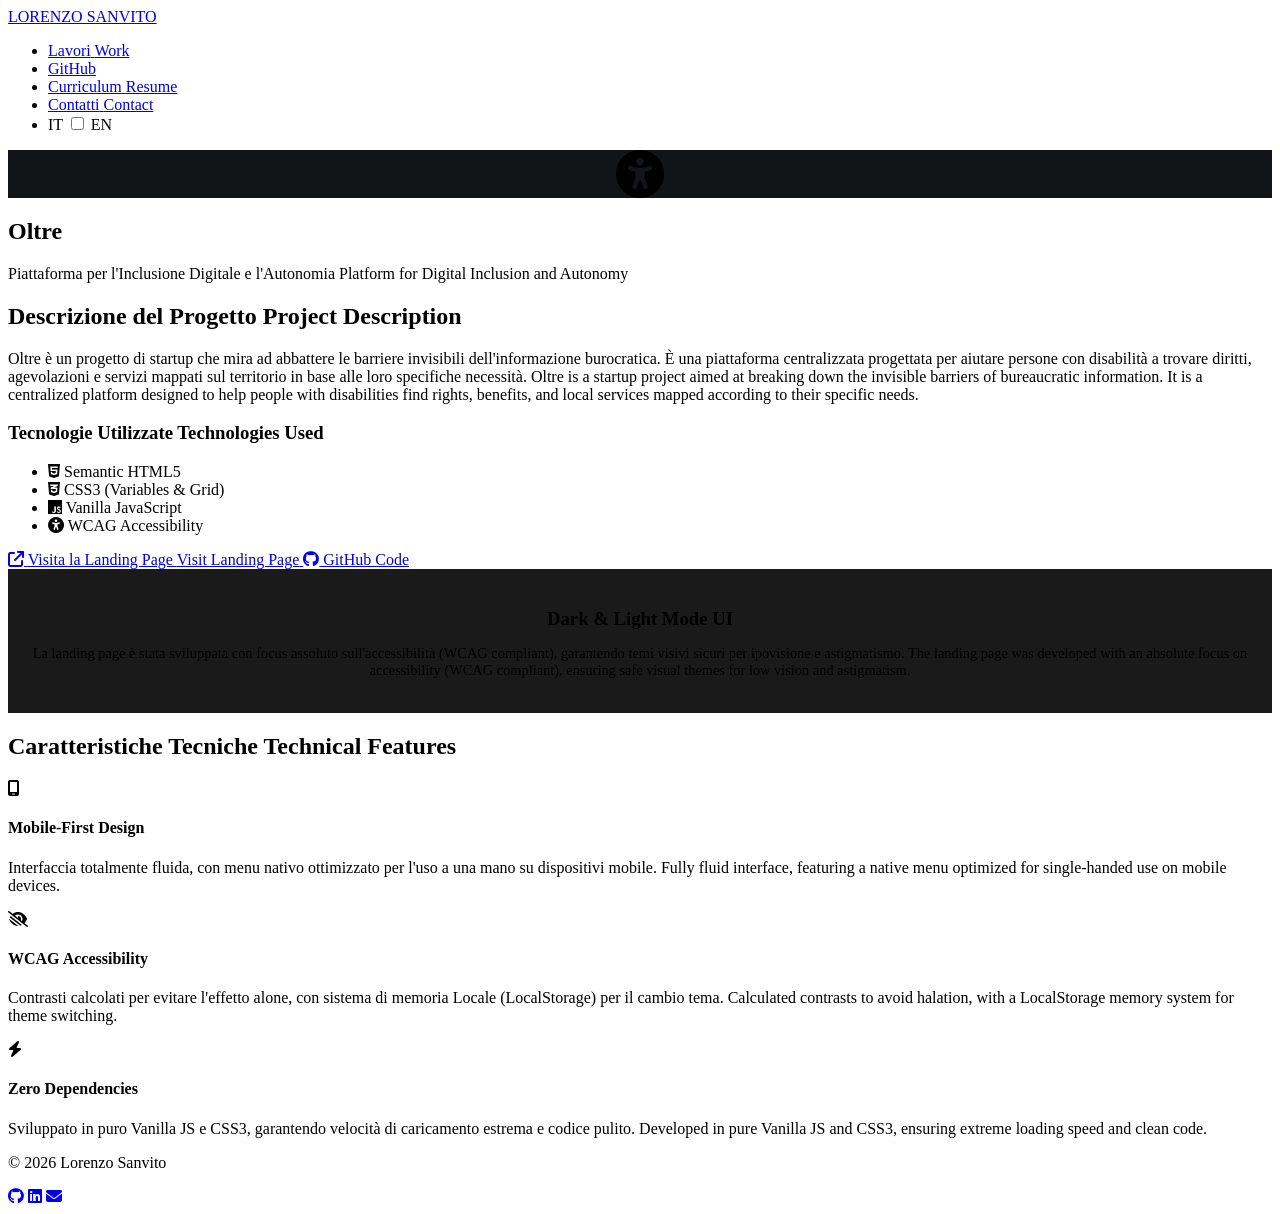
==== projects/oltre.html @ 537d23df "Point footer GitHub link to project repo Update footer GitHub link in projects/oltre.html to use the" ====
<!DOCTYPE html>
<html lang="it">
<head>
    <meta charset="UTF-8">
    <meta name="viewport" content="width=device-width, initial-scale=1.0">
    <title>Oltre | Lorenzo Sanvito</title>
    <link rel="stylesheet" href="../css/style.css">
    <link href="https://fonts.googleapis.com/css2?family=Inter:wght@300;400;600;800&display=swap" rel="stylesheet">
    <link rel="stylesheet" href="https://cdnjs.cloudflare.com/ajax/libs/font-awesome/6.4.0/css/all.min.css">
</head>
<body>

    <header>
        <nav>
            <a href="../index.html" class="logo">LORENZO SANVITO</a>
            <ul class="nav-menu">
                <li>
                    <a href="../index.html#progetti">
                        <span class="lang-it">Lavori</span>
                        <span class="lang-en">Work</span>
                    </a>
                </li>
                <li><a href="https://github.com/SANVITO-LORENZO" target="_blank">GitHub</a></li>
                <li>
                    <a href="../assets/cv-lorenzo-sanvito.pdf" target="_blank" class="cv-link">
                        <span class="lang-it">Curriculum</span>
                        <span class="lang-en">Resume</span>
                    </a>
                </li>
                <li>
                    <a href="#contatti">
                        <span class="lang-it">Contatti</span>
                        <span class="lang-en">Contact</span>
                    </a>
                </li>
                
                <li>
                    <div class="lang-toggle-container">
                        <span class="lang-label">IT</span>
                        <label class="switch">
                            <input type="checkbox" id="lang-toggle">
                            <span class="slider round"></span>
                        </label>
                        <span class="lang-label">EN</span>
                    </div>
                </li>
            </ul>
        </nav>
    </header>

    <main class="project-detail">
        <section class="project-header">
            <div class="project-title-container">
                <i class="fa-solid fa-universal-access bot-logo-img" style="display: flex; align-items: center; justify-content: center; font-size: 3rem; color: var(--neon-glow); background: #121418;"></i>
                <div>
                    <h1>Oltre</h1>
                    <p class="tagline">
                        <span class="lang-it">Piattaforma per l'Inclusione Digitale e l'Autonomia</span>
                        <span class="lang-en">Platform for Digital Inclusion and Autonomy</span>
                    </p>
                </div>
            </div>
        </section>

        <section class="project-content">
            <div class="project-grid">
                <div class="project-info">
                    <h2>
                        <span class="lang-it">Descrizione del Progetto</span>
                        <span class="lang-en">Project Description</span>
                    </h2>
                    <p>
                        <span class="lang-it">Oltre è un progetto di startup che mira ad abbattere le barriere invisibili dell'informazione burocratica. È una piattaforma centralizzata progettata per aiutare persone con disabilità a trovare diritti, agevolazioni e servizi mappati sul territorio in base alle loro specifiche necessità.</span>
                        <span class="lang-en">Oltre is a startup project aimed at breaking down the invisible barriers of bureaucratic information. It is a centralized platform designed to help people with disabilities find rights, benefits, and local services mapped according to their specific needs.</span>
                    </p>
                    
                    <div class="tech-stack">
                        <h3>
                            <span class="lang-it">Tecnologie Utilizzate</span>
                            <span class="lang-en">Technologies Used</span>
                        </h3>
                        <ul>
                            <li><i class="fa-brands fa-html5"></i> Semantic HTML5</li>
                            <li><i class="fa-brands fa-css3-alt"></i> CSS3 (Variables & Grid)</li>
                            <li><i class="fa-brands fa-js"></i> Vanilla JavaScript</li>
                            <li><i class="fa-solid fa-universal-access"></i> WCAG Accessibility</li>
                        </ul>
                    </div>

                    <div class="project-buttons">
                        <a href="https://sanvito-lorenzo.github.io/oltre/" target="_blank" class="btn-neon">
                            <i class="fa-solid fa-arrow-up-right-from-square"></i> 
                            <span class="lang-it">Visita la Landing Page</span>
                            <span class="lang-en">Visit Landing Page</span>
                        </a>
                        <a href="https://github.com/SANVITO-LORENZO" target="_blank" class="btn-outline">
                            <i class="fa-brands fa-github"></i> GitHub Code
                        </a>
                    </div>
                </div>

                <div class="project-media">
                    <div class="chat-frame" style="max-width: 100%; padding: 20px; background: #1a1a1a;">
                        <h3 style="text-align: center; margin-bottom: 15px; color: var(--accent);">Dark & Light Mode UI</h3>
                        <p style="font-size: 0.9rem; color: var(--text-muted); text-align: center;">
                            <span class="lang-it">La landing page è stata sviluppata con focus assoluto sull'accessibilità (WCAG compliant), garantendo temi visivi sicuri per ipovisione e astigmatismo.</span>
                            <span class="lang-en">The landing page was developed with an absolute focus on accessibility (WCAG compliant), ensuring safe visual themes for low vision and astigmatism.</span>
                        </p>
                    </div>
                </div>
            </div>

            <div class="features-section">
                <h2>
                    <span class="lang-it">Caratteristiche Tecniche</span>
                    <span class="lang-en">Technical Features</span>
                </h2>
                <div class="features-grid">
                    <div class="feature-item">
                        <i class="fa-solid fa-mobile-screen"></i>
                        <h4>Mobile-First Design</h4>
                        <p>
                            <span class="lang-it">Interfaccia totalmente fluida, con menu nativo ottimizzato per l'uso a una mano su dispositivi mobile.</span>
                            <span class="lang-en">Fully fluid interface, featuring a native menu optimized for single-handed use on mobile devices.</span>
                        </p>
                    </div>
                    <div class="feature-item">
                        <i class="fa-solid fa-eye-low-vision"></i>
                        <h4>WCAG Accessibility</h4>
                        <p>
                            <span class="lang-it">Contrasti calcolati per evitare l'effetto alone, con sistema di memoria Locale (LocalStorage) per il cambio tema.</span>
                            <span class="lang-en">Calculated contrasts to avoid halation, with a LocalStorage memory system for theme switching.</span>
                        </p>
                    </div>
                    <div class="feature-item">
                        <i class="fa-solid fa-bolt"></i>
                        <h4>Zero Dependencies</h4>
                        <p>
                            <span class="lang-it">Sviluppato in puro Vanilla JS e CSS3, garantendo velocità di caricamento estrema e codice pulito.</span>
                            <span class="lang-en">Developed in pure Vanilla JS and CSS3, ensuring extreme loading speed and clean code.</span>
                        </p>
                    </div>
                </div>
            </div>
        </section>
    </main>

    <footer id="contatti">
        <div class="footer-content">
            <p>© 2026 Lorenzo Sanvito</p>
            <div class="social-links">
                <a href="https://github.com/SANVITO-LORENZO/oltre" target="_blank" aria-label="GitHub"><i class="fa-brands fa-github"></i></a>
                <a href="https://www.linkedin.com/in/lorenzo-sanvito/" target="_blank" aria-label="LinkedIn"><i class="fa-brands fa-linkedin"></i></a>
                <a href="mailto:lorisanvi2000@gmail.com" aria-label="Email"><i class="fa-solid fa-envelope"></i></a>
            </div>
        </div>
    </footer>

    <script src="../js/script.js"></script>
</body>
</html>
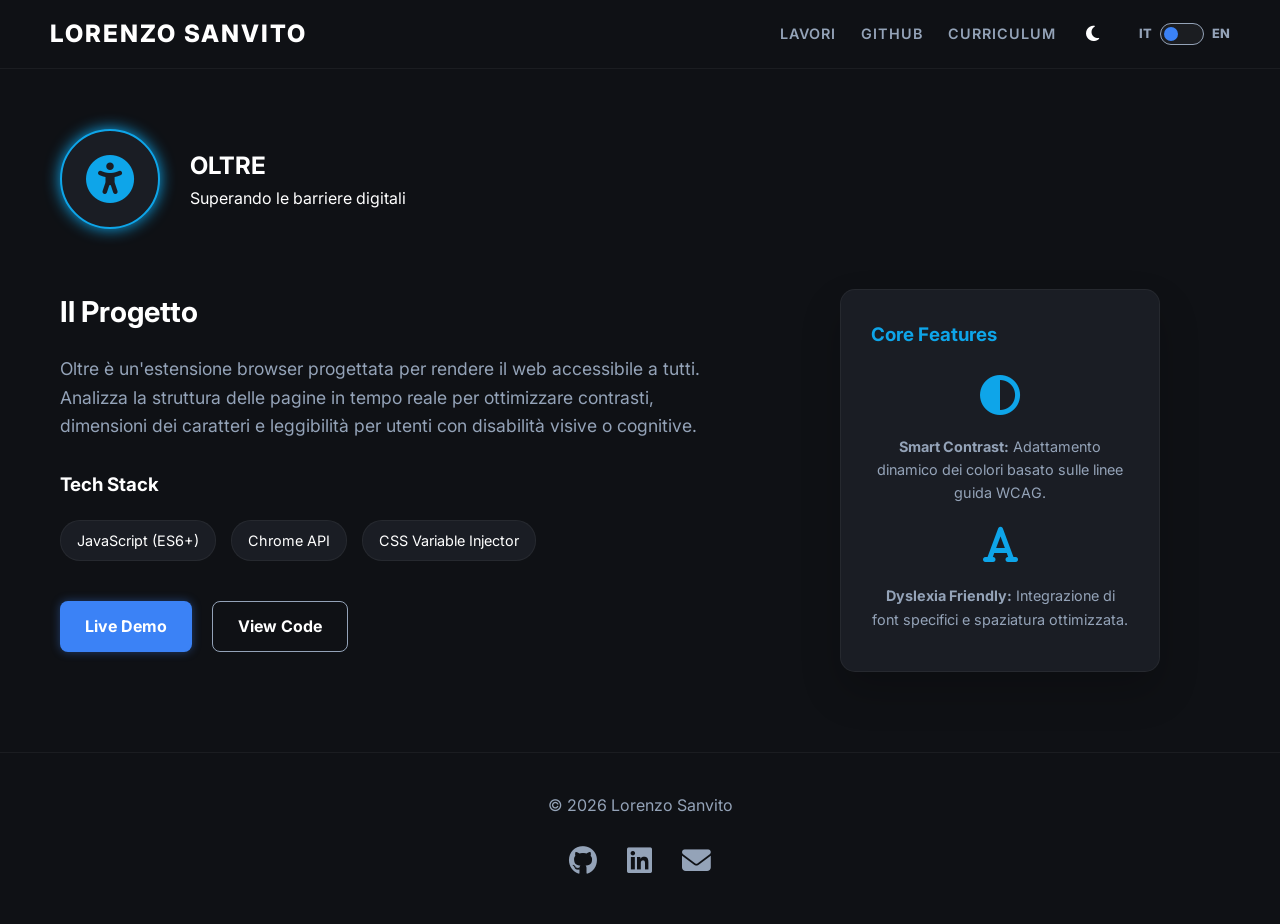
==== commit 793b7362: "Update Live Demo link in oltre.html" ====
--- a/projects/oltre.html
+++ b/projects/oltre.html
@@ -10,152 +10,100 @@
 </head>
 <body>
 
-    <header>
-        <nav>
-            <a href="../index.html" class="logo">LORENZO SANVITO</a>
-            <ul class="nav-menu">
-                <li>
-                    <a href="../index.html#progetti">
-                        <span class="lang-it">Lavori</span>
-                        <span class="lang-en">Work</span>
-                    </a>
-                </li>
-                <li><a href="https://github.com/SANVITO-LORENZO" target="_blank">GitHub</a></li>
-                <li>
-                    <a href="../assets/cv-lorenzo-sanvito.pdf" target="_blank" class="cv-link">
-                        <span class="lang-it">Curriculum</span>
-                        <span class="lang-en">Resume</span>
-                    </a>
-                </li>
-                <li>
-                    <a href="#contatti">
-                        <span class="lang-it">Contatti</span>
-                        <span class="lang-en">Contact</span>
-                    </a>
-                </li>
-                
-                <li>
-                    <div class="lang-toggle-container">
-                        <span class="lang-label">IT</span>
-                        <label class="switch">
-                            <input type="checkbox" id="lang-toggle">
-                            <span class="slider round"></span>
-                        </label>
-                        <span class="lang-label">EN</span>
-                    </div>
-                </li>
-            </ul>
-        </nav>
-    </header>
+<header>
+    <nav>
+        <a href="../index.html" class="logo">LORENZO SANVITO</a>
+        
+        <button id="menu-toggle" class="menu-btn" aria-label="Apri Menu">
+            <i class="fa-solid fa-bars"></i>
+        </button>
 
-    <main class="project-detail">
-        <section class="project-header">
+        <ul id="nav-menu" class="nav-menu">
+            <li><a href="../index.html#progetti"><span class="lang-it">Lavori</span><span class="lang-en">Work</span></a></li>
+            <li><a href="https://github.com/SANVITO-LORENZO" target="_blank">GitHub</a></li>
+            <li><a href="../assets/cv-lorenzo-sanvito.pdf" target="_blank" class="cv-link">
+                <span class="lang-it">Curriculum</span><span class="lang-en">Resume</span>
+            </a></li>
+            <li>
+                <button id="theme-toggle" class="theme-btn">
+                    <i id="theme-icon" class="fa-solid fa-moon"></i>
+                </button>
+            </li>
+            <li>
+                <div class="lang-toggle-container">
+                    <span class="lang-label">IT</span>
+                    <label class="switch">
+                        <input type="checkbox" id="lang-toggle">
+                        <span class="slider round"></span>
+                    </label>
+                    <span class="lang-label">EN</span>
+                </div>
+            </li>
+        </ul>
+    </nav>
+</header>
+
+<main>
+    <section class="project-detail">
+        <div class="container">
             <div class="project-title-container">
-                <i class="fa-solid fa-universal-access bot-logo-img" style="display: flex; align-items: center; justify-content: center; font-size: 3rem; color: var(--neon-glow); background: #121418;"></i>
-                <div>
-                    <h1>Oltre</h1>
-                    <p class="tagline">
-                        <span class="lang-it">Piattaforma per l'Inclusione Digitale e l'Autonomia</span>
-                        <span class="lang-en">Platform for Digital Inclusion and Autonomy</span>
-                    </p>
+                <i class="fa-solid fa-universal-access bot-logo-img" style="display: flex; align-items: center; justify-content: center; font-size: 3rem; color: var(--neon-glow); background: var(--card-bg); border-radius: 50%; width: 100px; height: 100px;"></i>
+                <div class="project-title-text">
+                    <h1>OLTRE</h1>
+                    <p class="subtitle">Superando le barriere digitali</p>
                 </div>
             </div>
-        </section>
 
-        <section class="project-content">
             <div class="project-grid">
                 <div class="project-info">
-                    <h2>
-                        <span class="lang-it">Descrizione del Progetto</span>
-                        <span class="lang-en">Project Description</span>
-                    </h2>
+                    <h2>Il Progetto</h2>
                     <p>
-                        <span class="lang-it">Oltre è un progetto di startup che mira ad abbattere le barriere invisibili dell'informazione burocratica. È una piattaforma centralizzata progettata per aiutare persone con disabilità a trovare diritti, agevolazioni e servizi mappati sul territorio in base alle loro specifiche necessità.</span>
-                        <span class="lang-en">Oltre is a startup project aimed at breaking down the invisible barriers of bureaucratic information. It is a centralized platform designed to help people with disabilities find rights, benefits, and local services mapped according to their specific needs.</span>
+                        <span class="lang-it">Oltre è un'estensione browser progettata per rendere il web accessibile a tutti. Analizza la struttura delle pagine in tempo reale per ottimizzare contrasti, dimensioni dei caratteri e leggibilità per utenti con disabilità visive o cognitive.</span>
+                        <span class="lang-en">Oltre is a browser extension designed to make the web accessible to everyone. It analyzes page structures in real-time to optimize contrasts, font sizes, and readability for users with visual or cognitive disabilities.</span>
                     </p>
-                    
+
                     <div class="tech-stack">
-                        <h3>
-                            <span class="lang-it">Tecnologie Utilizzate</span>
-                            <span class="lang-en">Technologies Used</span>
-                        </h3>
+                        <h3>Tech Stack</h3>
                         <ul>
-                            <li><i class="fa-brands fa-html5"></i> Semantic HTML5</li>
-                            <li><i class="fa-brands fa-css3-alt"></i> CSS3 (Variables & Grid)</li>
-                            <li><i class="fa-brands fa-js"></i> Vanilla JavaScript</li>
-                            <li><i class="fa-solid fa-universal-access"></i> WCAG Accessibility</li>
+                            <li>JavaScript (ES6+)</li>
+                            <li>Chrome API</li>
+                            <li>CSS Variable Injector</li>
                         </ul>
                     </div>
 
                     <div class="project-buttons">
-                        <a href="https://sanvito-lorenzo.github.io/oltre/" target="_blank" class="btn-neon">
-                            <i class="fa-solid fa-arrow-up-right-from-square"></i> 
-                            <span class="lang-it">Visita la Landing Page</span>
-                            <span class="lang-en">Visit Landing Page</span>
-                        </a>
-                        <a href="https://github.com/SANVITO-LORENZO" target="_blank" class="btn-outline">
-                            <i class="fa-brands fa-github"></i> GitHub Code
-                        </a>
+                        <a href="https://sanvito-lorenzo.github.io/oltre/" class="btn-neon">Live Demo</a>
+                        <a href="https://github.com/SANVITO-LORENZO" class="btn-outline">View Code</a>
                     </div>
                 </div>
 
-                <div class="project-media">
-                    <div class="chat-frame" style="max-width: 100%; padding: 20px; background: #1a1a1a;">
-                        <h3 style="text-align: center; margin-bottom: 15px; color: var(--accent);">Dark & Light Mode UI</h3>
-                        <p style="font-size: 0.9rem; color: var(--text-muted); text-align: center;">
-                            <span class="lang-it">La landing page è stata sviluppata con focus assoluto sull'accessibilità (WCAG compliant), garantendo temi visivi sicuri per ipovisione e astigmatismo.</span>
-                            <span class="lang-en">The landing page was developed with an absolute focus on accessibility (WCAG compliant), ensuring safe visual themes for low vision and astigmatism.</span>
-                        </p>
+                <div class="chat-frame" style="padding: 30px; background: var(--card-bg); border: 1px solid var(--border-color); border-radius: 15px;">
+                    <h3 style="color: var(--neon-glow); margin-bottom: 15px;">Core Features</h3>
+                    <div class="feature-item" style="background: none; border: none; padding: 10px 0;">
+                        <i class="fa-solid fa-circle-half-stroke"></i>
+                        <p><strong>Smart Contrast:</strong> Adattamento dinamico dei colori basato sulle linee guida WCAG.</p>
+                    </div>
+                    <div class="feature-item" style="background: none; border: none; padding: 10px 0;">
+                        <i class="fa-solid fa-font"></i>
+                        <p><strong>Dyslexia Friendly:</strong> Integrazione di font specifici e spaziatura ottimizzata.</p>
                     </div>
                 </div>
             </div>
+        </div>
+    </section>
+</main>
 
-            <div class="features-section">
-                <h2>
-                    <span class="lang-it">Caratteristiche Tecniche</span>
-                    <span class="lang-en">Technical Features</span>
-                </h2>
-                <div class="features-grid">
-                    <div class="feature-item">
-                        <i class="fa-solid fa-mobile-screen"></i>
-                        <h4>Mobile-First Design</h4>
-                        <p>
-                            <span class="lang-it">Interfaccia totalmente fluida, con menu nativo ottimizzato per l'uso a una mano su dispositivi mobile.</span>
-                            <span class="lang-en">Fully fluid interface, featuring a native menu optimized for single-handed use on mobile devices.</span>
-                        </p>
-                    </div>
-                    <div class="feature-item">
-                        <i class="fa-solid fa-eye-low-vision"></i>
-                        <h4>WCAG Accessibility</h4>
-                        <p>
-                            <span class="lang-it">Contrasti calcolati per evitare l'effetto alone, con sistema di memoria Locale (LocalStorage) per il cambio tema.</span>
-                            <span class="lang-en">Calculated contrasts to avoid halation, with a LocalStorage memory system for theme switching.</span>
-                        </p>
-                    </div>
-                    <div class="feature-item">
-                        <i class="fa-solid fa-bolt"></i>
-                        <h4>Zero Dependencies</h4>
-                        <p>
-                            <span class="lang-it">Sviluppato in puro Vanilla JS e CSS3, garantendo velocità di caricamento estrema e codice pulito.</span>
-                            <span class="lang-en">Developed in pure Vanilla JS and CSS3, ensuring extreme loading speed and clean code.</span>
-                        </p>
-                    </div>
-                </div>
-            </div>
-        </section>
-    </main>
+<footer id="contatti">
+    <div class="footer-content">
+        <p>© 2026 Lorenzo Sanvito</p>
+        <div class="social-links">
+            <a href="https://github.com/SANVITO-LORENZO" target="_blank"><i class="fa-brands fa-github"></i></a>
+            <a href="https://www.linkedin.com/in/lorenzo-sanvito/" target="_blank"><i class="fa-brands fa-linkedin"></i></a>
+            <a href="mailto:lorisanvi2000@gmail.com"><i class="fa-solid fa-envelope"></i></a>
+        </div>
+    </div>
+</footer>
 
-    <footer id="contatti">
-        <div class="footer-content">
-            <p>© 2026 Lorenzo Sanvito</p>
-            <div class="social-links">
-                <a href="https://github.com/SANVITO-LORENZO/oltre" target="_blank" aria-label="GitHub"><i class="fa-brands fa-github"></i></a>
-                <a href="https://www.linkedin.com/in/lorenzo-sanvito/" target="_blank" aria-label="LinkedIn"><i class="fa-brands fa-linkedin"></i></a>
-                <a href="mailto:lorisanvi2000@gmail.com" aria-label="Email"><i class="fa-solid fa-envelope"></i></a>
-            </div>
-        </div>
-    </footer>
-
-    <script src="../js/script.js"></script>
+<script src="../js/script.js"></script>
 </body>
-</html>+</html>
--- a/css/style.css
+++ b/css/style.css
@@ -0,0 +1,376 @@
+/* =========================================
+   VARIABILI E RESET GLOBALE
+   ========================================= */
+:root {
+    /* Tema Scuro (Default) */
+    --bg-dark: #0f1115; 
+    --card-bg: #1a1d24;
+    --card-img-bg: #121418;
+    --text-main: #ffffff;
+    --text-muted: #94a3b8;
+    --accent: #3b82f6;
+    --neon-glow: #0ea5e9; 
+    --border-color: rgba(255,255,255,0.05);
+}
+
+body.light-mode {
+    /* Tema Chiaro */
+    --bg-dark: #f8fafc;
+    --card-bg: #ffffff;
+    --card-img-bg: #f1f5f9;
+    --text-main: #0f1115;
+    --text-muted: #475569;
+    --accent: #2563eb;
+    --neon-glow: #0284c7;
+    --border-color: rgba(0,0,0,0.1);
+}
+
+* {
+    margin: 0;
+    padding: 0;
+    box-sizing: border-box;
+    font-family: 'Inter', sans-serif;
+}
+
+/* FIX SCOLL LATERALE MOBILE */
+html, body {
+    overflow-x: hidden;
+    position: relative;
+    width: 100%;
+}
+
+body {
+    background-color: var(--bg-dark);
+    color: var(--text-main);
+    line-height: 1.6;
+    transition: background-color 0.3s ease, color 0.3s ease;
+}
+
+/* =========================================
+   MENU SUPERIORE (NAVBAR)
+   ========================================= */
+header {
+    width: 100%;
+    padding: 15px 50px; /* Ridotto un po' il padding */
+    background-color: var(--bg-dark);
+    position: sticky;
+    top: 0;
+    z-index: 1000;
+    border-bottom: 1px solid var(--border-color);
+}
+
+nav {
+    display: flex; /* FONDAMENTALE */
+    justify-content: space-between; 
+    align-items: center;
+    max-width: 1200px;
+    margin: 0 auto;
+}
+
+.logo {
+    font-size: 1.5rem;
+    font-weight: 800;
+    color: var(--text-main);
+    text-decoration: none;
+    letter-spacing: 2px;
+    transition: text-shadow 0.3s ease, color 0.3s ease;
+}
+
+.logo:hover {
+    text-shadow: 0 0 10px var(--neon-glow);
+}
+
+.nav-menu {
+    list-style: none;
+    display: flex;
+    gap: 25px; /* Spazio tra i link */
+    align-items: center;
+}
+
+.nav-menu a {
+    color: var(--text-muted);
+    text-decoration: none;
+    font-weight: 600;
+    font-size: 0.9rem;
+    text-transform: uppercase;
+    letter-spacing: 1px;
+    transition: all 0.3s ease;
+}
+
+.nav-menu a:hover {
+    color: var(--text-main);
+    text-shadow: 0 0 8px var(--neon-glow);
+}
+
+/* BOTTONI TEMA E MENU MOBILE */
+.theme-btn, .menu-btn {
+    background: none;
+    border: none;
+    color: var(--text-main);
+    font-size: 1.1rem; /* Icone più piccole e eleganti */
+    cursor: pointer;
+    display: flex;
+    align-items: center;
+    padding: 5px;
+    transition: 0.3s;
+}
+
+.menu-btn {
+    display: none;
+}
+
+.theme-btn:hover {
+    transform: scale(1.1);
+    color: var(--neon-glow);
+}
+
+/* =========================================
+   INTRODUZIONE
+   ========================================= */
+.intro {
+    max-width: 1200px;
+    margin: 80px auto 60px auto;
+    padding: 0 20px;
+    text-align: left;
+}
+
+.intro h2 {
+    font-size: 2.5rem;
+    font-weight: 800;
+    margin-bottom: 10px;
+}
+
+.intro p {
+    font-size: 1.2rem;
+    color: var(--text-muted);
+}
+
+/* =========================================
+   GRIGLIA PROGETTI & EFFETTO SERPENTE
+   ========================================= */
+#progetti {
+    max-width: 1200px;
+    margin: 0 auto 100px auto;
+    padding: 0 20px;
+}
+
+.grid-container {
+    display: grid;
+    grid-template-columns: repeat(3, 1fr); 
+    gap: 40px; 
+}
+
+.card {
+    background-color: var(--card-bg);
+    border-radius: 12px;
+    overflow: hidden;
+    text-decoration: none;
+    color: var(--text-main);
+    border: 2px solid transparent; 
+    transition: transform 0.3s ease, background-color 0.3s ease;
+    box-shadow: 0 10px 30px rgba(0,0,0,0.1);
+}
+
+.card:hover {
+    transform: translateY(-8px);
+}
+
+@keyframes snakeNeon {
+    0%, 100% { border-color: transparent; box-shadow: 0 10px 30px rgba(0,0,0,0.1); }
+    15% { border-color: var(--neon-glow); box-shadow: 0 0 20px rgba(14, 165, 233, 0.6), inset 0 0 10px rgba(14, 165, 233, 0.2); }
+    30% { border-color: transparent; box-shadow: 0 10px 30px rgba(0,0,0,0.1); }
+}
+
+.card:nth-child(1) { animation: snakeNeon 6s infinite ease-in-out; animation-delay: 0s; }
+.card:nth-child(2) { animation: snakeNeon 6s infinite ease-in-out; animation-delay: 2s; }
+.card:nth-child(3) { animation: snakeNeon 6s infinite ease-in-out; animation-delay: 4s; }
+
+/* =========================================
+   CONTENUTO DELLE CARD
+   ========================================= */
+.card-image {
+    height: 200px;
+    background-color: var(--card-img-bg);
+    display: flex;
+    justify-content: center;
+    align-items: center;
+    transition: background-color 0.3s ease;
+}
+
+.placeholder-icon {
+    font-size: 3.5rem;
+    color: var(--accent);
+    transition: transform 0.3s ease, color 0.3s ease;
+}
+
+.card:hover .placeholder-icon {
+    transform: scale(1.1);
+    color: var(--neon-glow);
+    text-shadow: 0 0 15px var(--neon-glow);
+}
+
+.card-content { padding: 25px; }
+.card-content h3 { font-size: 1.3rem; margin-bottom: 10px; }
+.card-content p { color: var(--text-muted); font-size: 0.95rem; }
+
+/* =========================================
+   PROJECT DETAIL PAGE
+   ========================================= */
+.project-detail { max-width: 1200px; margin: 60px auto; padding: 0 20px; }
+
+.project-title-container {
+    display: flex; align-items: center; gap: 30px; margin-bottom: 60px;
+}
+
+.bot-logo-img {
+    width: 100px; height: 100px; border-radius: 50%;
+    border: 2px solid var(--neon-glow); box-shadow: 0 0 15px var(--neon-glow);
+}
+
+.tagline {
+    color: var(--neon-glow); font-weight: 600; text-transform: uppercase; letter-spacing: 1px;
+}
+
+.project-grid {
+    display: grid; grid-template-columns: 1.5fr 1fr; gap: 60px; margin-bottom: 80px; align-items: start; 
+}
+
+.project-info h2 { margin-bottom: 20px; font-size: 1.8rem; }
+.project-info p { color: var(--text-muted); margin-bottom: 30px; font-size: 1.1rem; }
+
+.tech-stack ul {
+    list-style: none; margin: 20px 0 40px 0; display: flex; flex-wrap: wrap; gap: 15px;
+}
+
+.tech-stack li {
+    background: var(--card-bg); padding: 8px 16px; border-radius: 20px;
+    font-size: 0.9rem; border: 1px solid var(--border-color);
+}
+
+.tech-stack i { margin-right: 8px; color: var(--accent); }
+
+/* BOTTONI */
+.project-buttons { display: flex; gap: 20px; }
+
+.btn-neon {
+    background: var(--accent); color: white; padding: 12px 25px; border-radius: 8px;
+    text-decoration: none; font-weight: 700; transition: all 0.3s;
+    box-shadow: 0 0 10px rgba(59, 130, 246, 0.4); display: inline-flex; align-items: center; justify-content: center; gap: 8px; 
+}
+
+.btn-neon:hover { box-shadow: 0 0 20px var(--neon-glow); transform: scale(1.05); }
+
+.btn-outline {
+    border: 1px solid var(--text-muted); color: var(--text-main); padding: 12px 25px; border-radius: 8px;
+    text-decoration: none; font-weight: 700; transition: all 0.3s; display: inline-flex; align-items: center; justify-content: center; gap: 8px; 
+}
+
+.btn-outline:hover { border-color: var(--text-main); background: rgba(128,128,128,0.1); }
+
+/* MEDIA */
+.chat-frame {
+    border: 10px solid var(--card-bg); border-radius: 25px; overflow: hidden;
+    box-shadow: 0 20px 40px rgba(0,0,0,0.2); max-width: 320px; margin: 0 auto; 
+}
+
+.chat-img { width: 100%; display: block; }
+
+/* FEATURES GRID */
+.features-section h2 { text-align: center; margin-bottom: 50px; }
+.features-grid { display: grid; grid-template-columns: repeat(auto-fit, minmax(250px, 1fr)); gap: 30px; }
+
+.feature-item {
+    background: var(--card-bg); padding: 30px; border-radius: 12px; text-align: center; border: 1px solid var(--border-color);
+}
+.feature-item i { font-size: 2.5rem; color: var(--neon-glow); margin-bottom: 20px; }
+.feature-item h4 { margin-bottom: 10px; }
+.feature-item p { font-size: 0.9rem; color: var(--text-muted); }
+
+/* =========================================
+   FOOTER & SOCIAL LINKS
+   ========================================= */
+footer {
+    padding: 40px 20px;
+    border-top: 1px solid var(--border-color);
+    color: var(--text-muted);
+    background-color: var(--bg-dark);
+}
+
+.footer-content { display: flex; flex-direction: column; align-items: center; gap: 20px; max-width: 1200px; margin: 0 auto; }
+.social-links { display: flex; gap: 30px; }
+.social-links a { color: var(--text-muted); font-size: 1.8rem; transition: all 0.3s ease; text-decoration: none; }
+.social-links a:hover { color: var(--neon-glow); transform: translateY(-5px); text-shadow: 0 0 15px var(--neon-glow); }
+
+/* =========================================
+   TOGGLE LINGUA E LOGICA TRADUZIONI
+   ========================================= */
+.lang-toggle-container { display: flex; align-items: center; gap: 8px; margin-left: 10px; }
+.lang-label { font-size: 0.8rem; font-weight: 800; color: var(--text-muted); }
+.switch { position: relative; display: inline-block; width: 44px; height: 22px; }
+.switch input { opacity: 0; width: 0; height: 0; }
+.slider { position: absolute; cursor: pointer; top: 0; left: 0; right: 0; bottom: 0; background-color: var(--border-color); transition: .4s; border: 1px solid var(--text-muted); }
+.slider:before { position: absolute; content: ""; height: 14px; width: 14px; left: 3px; bottom: 3px; background-color: var(--accent); transition: .4s; }
+input:checked + .slider { background-color: var(--card-bg); border-color: var(--neon-glow); }
+input:checked + .slider:before { transform: translateX(22px); background-color: var(--neon-glow); box-shadow: 0 0 10px var(--neon-glow); }
+.slider.round { border-radius: 34px; }
+.slider.round:before { border-radius: 50%; }
+
+.lang-en { display: none; }
+body.english-mode .lang-it { display: none; }
+body.english-mode span.lang-en { display: inline; }
+body.english-mode img.lang-en { display: block; }
+
+/* =========================================
+   MEDIA QUERIES (PER CELLULARI E TABLET)
+   ========================================= */
+@media (max-width: 900px) {
+    .grid-container { grid-template-columns: repeat(2, 1fr); }
+    header { padding: 20px; }
+    .project-grid { gap: 40px; }
+}
+
+@media (max-width: 768px) {
+    /* 1. Tasto Hamburger visibile */
+    .menu-btn { display: block; }
+
+    /* 2. Menu a scorrimento laterale (Esattamente come Oltre) */
+    .nav-menu {
+        position: fixed; 
+        top: 75px; 
+        right: -100%; 
+        width: 100%; 
+        height: calc(100vh - 75px);
+        background-color: var(--bg-dark); 
+        flex-direction: column; 
+        justify-content: flex-start;
+        padding: 40px 20px; 
+        transition: transform 0.4s ease-in-out; 
+        z-index: 999; 
+        border-top: 1px solid var(--border-color);
+    }
+
+    .nav-menu.active { 
+        transform: translateX(0); /* Entra nello schermo */
+        right: 0;
+    }
+
+    .nav-menu a { font-size: 1.2rem; }
+    .lang-toggle-container { margin: 20px 0 0 0; justify-content: center; }
+
+    /* 3. Sistemazione Griglie */
+    .grid-container { grid-template-columns: 1fr; }
+    .intro { margin-top: 40px; text-align: center; }
+    
+    .project-title-container { flex-direction: column; text-align: center; gap: 15px; margin-bottom: 40px; }
+    .project-title-container h1 { font-size: 2.2rem; }
+    .bot-logo-img { width: 85px; height: 85px; } 
+    
+    .project-grid { grid-template-columns: 1fr; gap: 40px; }
+    .project-info h2, .project-info p { text-align: center; }
+    
+    .tech-stack h3 { text-align: center; }
+    .tech-stack ul { justify-content: center; } 
+    
+    .project-buttons { flex-direction: column; gap: 15px; width: 100%; }
+    .btn-neon, .btn-outline { width: 100%; text-align: center; }
+}
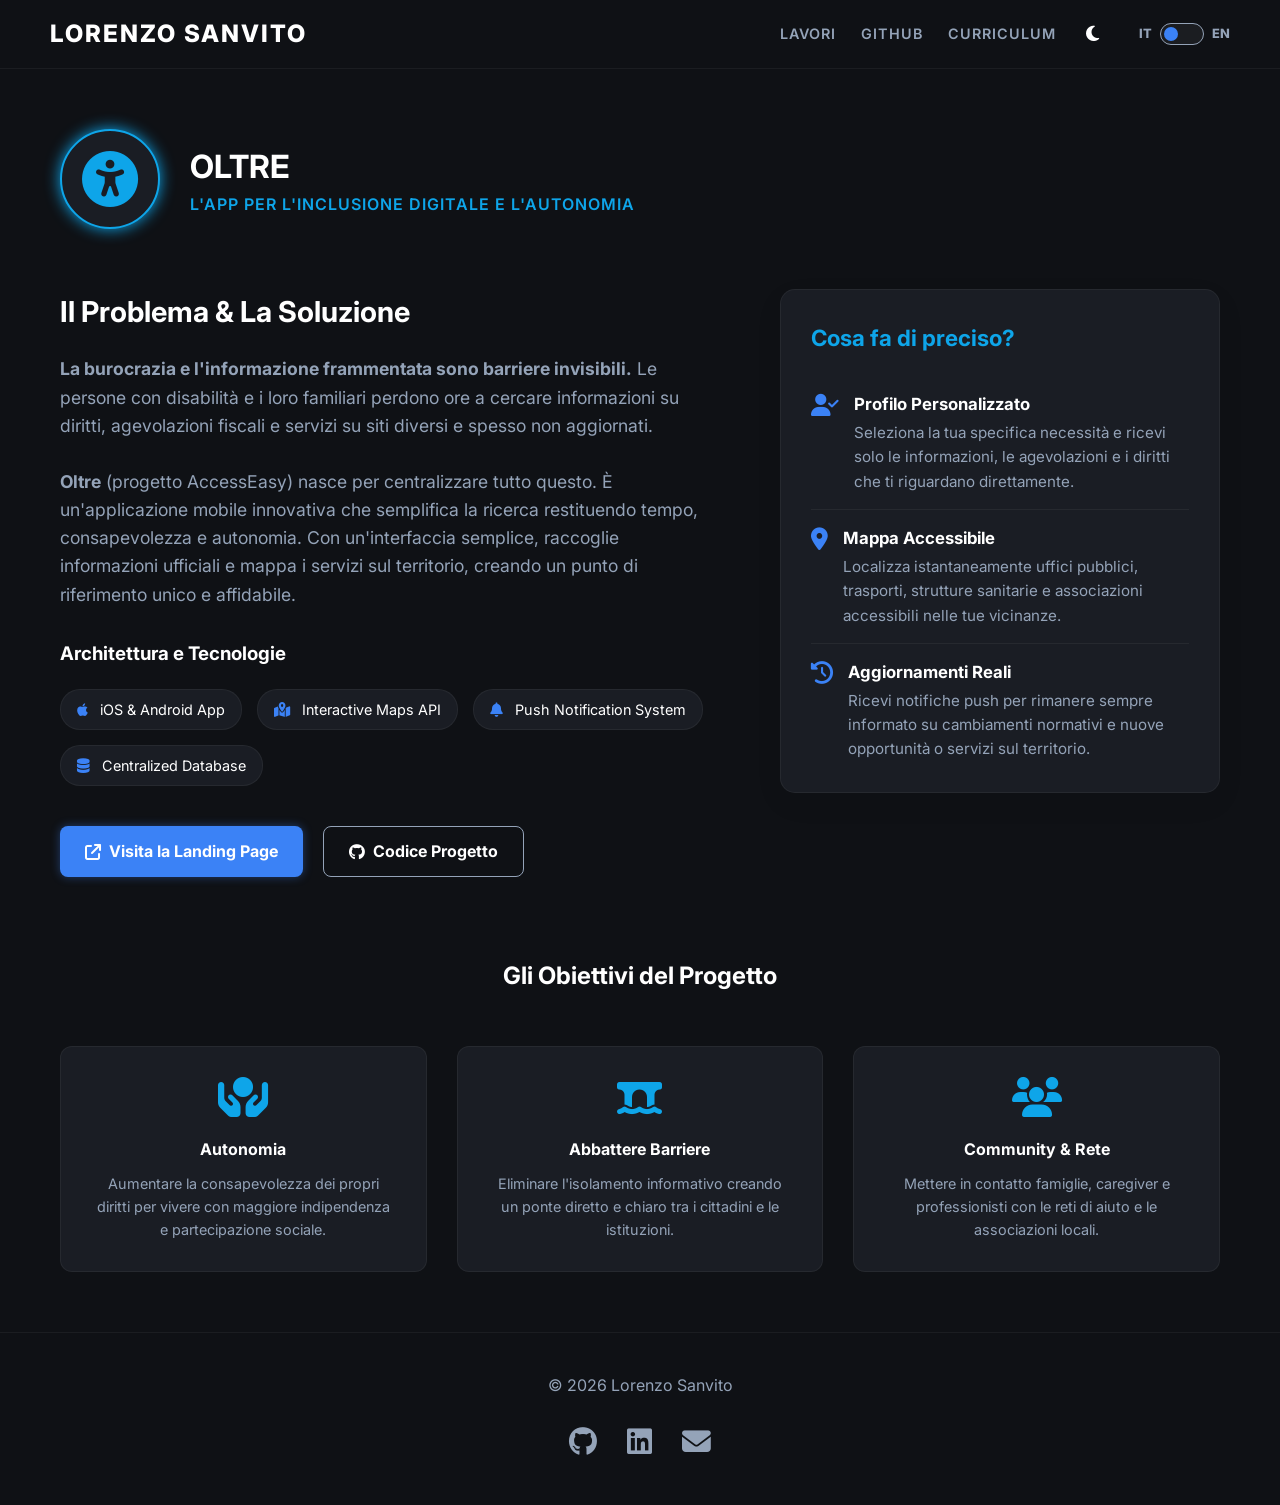
==== commit 4408629d: "Refactor styles and update project pages Large refactor of CSS to consolidate and simplify rules, ad" ====
--- a/projects/oltre.html
+++ b/projects/oltre.html
@@ -43,54 +43,97 @@
     </nav>
 </header>
 
-<main>
-    <section class="project-detail">
-        <div class="container">
-            <div class="project-title-container">
-                <i class="fa-solid fa-universal-access bot-logo-img" style="display: flex; align-items: center; justify-content: center; font-size: 3rem; color: var(--neon-glow); background: var(--card-bg); border-radius: 50%; width: 100px; height: 100px;"></i>
-                <div class="project-title-text">
-                    <h1>OLTRE</h1>
-                    <p class="subtitle">Superando le barriere digitali</p>
+<main class="project-detail">
+    <div class="project-title-container">
+        <div class="bot-logo-img">
+            <i class="fa-solid fa-universal-access"></i>
+        </div>
+        <div class="project-title-text">
+            <h1>OLTRE</h1>
+            <p class="tagline">L'App per l'inclusione digitale e l'autonomia</p>
+        </div>
+    </div>
+
+    <div class="project-grid">
+        <div class="project-info">
+            <h2>Il Problema & La Soluzione</h2>
+            <p>
+                <span class="lang-it"><strong>La burocrazia e l'informazione frammentata sono barriere invisibili.</strong> Le persone con disabilità e i loro familiari perdono ore a cercare informazioni su diritti, agevolazioni fiscali e servizi su siti diversi e spesso non aggiornati. <br><br>
+                <strong>Oltre</strong> (progetto AccessEasy) nasce per centralizzare tutto questo. È un'applicazione mobile innovativa che semplifica la ricerca restituendo tempo, consapevolezza e autonomia. Con un'interfaccia semplice, raccoglie informazioni ufficiali e mappa i servizi sul territorio, creando un punto di riferimento unico e affidabile.</span>
+                
+                <span class="lang-en"><strong>Bureaucracy and fragmented information are invisible barriers.</strong> People with disabilities and their families spend hours searching for information on rights, tax breaks, and services across various, often outdated, websites. <br><br>
+                <strong>Oltre</strong> (AccessEasy project) was created to centralize all this. It's an innovative mobile application that simplifies research, restoring time, awareness, and autonomy. With a simple interface, it gathers official information and maps local services, creating a single, reliable point of reference.</span>
+            </p>
+
+            <div class="tech-stack">
+                <h3>Architettura e Tecnologie</h3>
+                <ul>
+                    <li><i class="fa-brands fa-apple"></i> iOS & Android App</li>
+                    <li><i class="fa-solid fa-map-location-dot"></i> Interactive Maps API</li>
+                    <li><i class="fa-solid fa-bell"></i> Push Notification System</li>
+                    <li><i class="fa-solid fa-database"></i> Centralized Database</li>
+                </ul>
+            </div>
+
+            <div class="project-buttons">
+                <a href="https://sanvito-lorenzo.github.io/oltre/" target="_blank" class="btn-neon">
+                    <i class="fa-solid fa-arrow-up-right-from-square"></i> Visita la Landing Page
+                </a>
+                <a href="https://github.com/SANVITO-LORENZO/oltre" target="_blank" class="btn-outline">
+                    <i class="fa-brands fa-github"></i> Codice Progetto
+                </a>
+            </div>
+        </div>
+
+        <div class="sidebar-box">
+            <h3>Cosa fa di preciso?</h3>
+            
+            <div class="sidebar-feature">
+                <i class="fa-solid fa-user-check"></i>
+                <div>
+                    <strong>Profilo Personalizzato</strong>
+                    <p>Seleziona la tua specifica necessità e ricevi solo le informazioni, le agevolazioni e i diritti che ti riguardano direttamente.</p>
+                </div>
+            </div>
+            
+            <div class="sidebar-feature">
+                <i class="fa-solid fa-location-dot"></i>
+                <div>
+                    <strong>Mappa Accessibile</strong>
+                    <p>Localizza istantaneamente uffici pubblici, trasporti, strutture sanitarie e associazioni accessibili nelle tue vicinanze.</p>
                 </div>
             </div>
 
-            <div class="project-grid">
-                <div class="project-info">
-                    <h2>Il Progetto</h2>
-                    <p>
-                        <span class="lang-it">Oltre è un'estensione browser progettata per rendere il web accessibile a tutti. Analizza la struttura delle pagine in tempo reale per ottimizzare contrasti, dimensioni dei caratteri e leggibilità per utenti con disabilità visive o cognitive.</span>
-                        <span class="lang-en">Oltre is a browser extension designed to make the web accessible to everyone. It analyzes page structures in real-time to optimize contrasts, font sizes, and readability for users with visual or cognitive disabilities.</span>
-                    </p>
-
-                    <div class="tech-stack">
-                        <h3>Tech Stack</h3>
-                        <ul>
-                            <li>JavaScript (ES6+)</li>
-                            <li>Chrome API</li>
-                            <li>CSS Variable Injector</li>
-                        </ul>
-                    </div>
-
-                    <div class="project-buttons">
-                        <a href="https://sanvito-lorenzo.github.io/oltre/" class="btn-neon">Live Demo</a>
-                        <a href="https://github.com/SANVITO-LORENZO" class="btn-outline">View Code</a>
-                    </div>
-                </div>
-
-                <div class="chat-frame" style="padding: 30px; background: var(--card-bg); border: 1px solid var(--border-color); border-radius: 15px;">
-                    <h3 style="color: var(--neon-glow); margin-bottom: 15px;">Core Features</h3>
-                    <div class="feature-item" style="background: none; border: none; padding: 10px 0;">
-                        <i class="fa-solid fa-circle-half-stroke"></i>
-                        <p><strong>Smart Contrast:</strong> Adattamento dinamico dei colori basato sulle linee guida WCAG.</p>
-                    </div>
-                    <div class="feature-item" style="background: none; border: none; padding: 10px 0;">
-                        <i class="fa-solid fa-font"></i>
-                        <p><strong>Dyslexia Friendly:</strong> Integrazione di font specifici e spaziatura ottimizzata.</p>
-                    </div>
+            <div class="sidebar-feature">
+                <i class="fa-solid fa-clock-rotate-left"></i>
+                <div>
+                    <strong>Aggiornamenti Reali</strong>
+                    <p>Ricevi notifiche push per rimanere sempre informato su cambiamenti normativi e nuove opportunità o servizi sul territorio.</p>
                 </div>
             </div>
         </div>
-    </section>
+    </div>
+
+    <div class="features-section" style="margin-top: 40px;">
+        <h2>Gli Obiettivi del Progetto</h2>
+        <div class="features-grid">
+            <div class="feature-item">
+                <i class="fa-solid fa-hands-holding-circle"></i>
+                <h4>Autonomia</h4>
+                <p>Aumentare la consapevolezza dei propri diritti per vivere con maggiore indipendenza e partecipazione sociale.</p>
+            </div>
+            <div class="feature-item">
+                <i class="fa-solid fa-bridge-water"></i>
+                <h4>Abbattere Barriere</h4>
+                <p>Eliminare l'isolamento informativo creando un ponte diretto e chiaro tra i cittadini e le istituzioni.</p>
+            </div>
+            <div class="feature-item">
+                <i class="fa-solid fa-users"></i>
+                <h4>Community & Rete</h4>
+                <p>Mettere in contatto famiglie, caregiver e professionisti con le reti di aiuto e le associazioni locali.</p>
+            </div>
+        </div>
+    </div>
 </main>
 
 <footer id="contatti">
@@ -106,4 +149,4 @@
 
 <script src="../js/script.js"></script>
 </body>
-</html>
+</html>
--- a/css/style.css
+++ b/css/style.css
@@ -2,7 +2,6 @@
    VARIABILI E RESET GLOBALE
    ========================================= */
 :root {
-    /* Tema Scuro (Default) */
     --bg-dark: #0f1115; 
     --card-bg: #1a1d24;
     --card-img-bg: #121418;
@@ -14,7 +13,6 @@
 }
 
 body.light-mode {
-    /* Tema Chiaro */
     --bg-dark: #f8fafc;
     --card-bg: #ffffff;
     --card-img-bg: #f1f5f9;
@@ -32,7 +30,6 @@
     font-family: 'Inter', sans-serif;
 }
 
-/* FIX SCOLL LATERALE MOBILE */
 html, body {
     overflow-x: hidden;
     position: relative;
@@ -47,282 +44,145 @@
 }
 
 /* =========================================
-   MENU SUPERIORE (NAVBAR)
+   HEADER & NAVBAR
    ========================================= */
 header {
     width: 100%;
-    padding: 15px 50px; /* Ridotto un po' il padding */
+    padding: 15px 50px;
     background-color: var(--bg-dark);
     position: sticky;
     top: 0;
     z-index: 1000;
     border-bottom: 1px solid var(--border-color);
-}
-
-nav {
-    display: flex; /* FONDAMENTALE */
-    justify-content: space-between; 
-    align-items: center;
-    max-width: 1200px;
-    margin: 0 auto;
-}
-
-.logo {
-    font-size: 1.5rem;
-    font-weight: 800;
-    color: var(--text-main);
-    text-decoration: none;
-    letter-spacing: 2px;
-    transition: text-shadow 0.3s ease, color 0.3s ease;
-}
-
-.logo:hover {
-    text-shadow: 0 0 10px var(--neon-glow);
-}
-
-.nav-menu {
-    list-style: none;
-    display: flex;
-    gap: 25px; /* Spazio tra i link */
-    align-items: center;
-}
-
-.nav-menu a {
-    color: var(--text-muted);
-    text-decoration: none;
-    font-weight: 600;
-    font-size: 0.9rem;
-    text-transform: uppercase;
-    letter-spacing: 1px;
-    transition: all 0.3s ease;
-}
-
-.nav-menu a:hover {
-    color: var(--text-main);
-    text-shadow: 0 0 8px var(--neon-glow);
-}
-
-/* BOTTONI TEMA E MENU MOBILE */
-.theme-btn, .menu-btn {
-    background: none;
-    border: none;
-    color: var(--text-main);
-    font-size: 1.1rem; /* Icone più piccole e eleganti */
-    cursor: pointer;
-    display: flex;
-    align-items: center;
-    padding: 5px;
-    transition: 0.3s;
-}
-
-.menu-btn {
-    display: none;
-}
-
-.theme-btn:hover {
-    transform: scale(1.1);
-    color: var(--neon-glow);
-}
-
-/* =========================================
-   INTRODUZIONE
-   ========================================= */
-.intro {
-    max-width: 1200px;
-    margin: 80px auto 60px auto;
-    padding: 0 20px;
-    text-align: left;
-}
-
-.intro h2 {
-    font-size: 2.5rem;
-    font-weight: 800;
-    margin-bottom: 10px;
-}
-
-.intro p {
-    font-size: 1.2rem;
-    color: var(--text-muted);
-}
-
-/* =========================================
-   GRIGLIA PROGETTI & EFFETTO SERPENTE
-   ========================================= */
-#progetti {
-    max-width: 1200px;
-    margin: 0 auto 100px auto;
-    padding: 0 20px;
-}
-
-.grid-container {
-    display: grid;
-    grid-template-columns: repeat(3, 1fr); 
-    gap: 40px; 
-}
-
-.card {
-    background-color: var(--card-bg);
-    border-radius: 12px;
-    overflow: hidden;
-    text-decoration: none;
-    color: var(--text-main);
-    border: 2px solid transparent; 
-    transition: transform 0.3s ease, background-color 0.3s ease;
-    box-shadow: 0 10px 30px rgba(0,0,0,0.1);
-}
-
-.card:hover {
-    transform: translateY(-8px);
-}
+    transition: background-color 0.3s ease;
+}
+
+nav { display: flex; justify-content: space-between; align-items: center; max-width: 1200px; margin: 0 auto; }
+.nav-menu { display: flex; align-items: center; gap: 25px; list-style: none; }
+
+.logo { font-size: 1.5rem; font-weight: 800; color: var(--text-main); text-decoration: none; letter-spacing: 2px; transition: 0.3s; }
+.logo:hover { text-shadow: 0 0 10px var(--neon-glow); }
+
+.nav-menu a { color: var(--text-muted); text-decoration: none; font-weight: 600; font-size: 0.9rem; text-transform: uppercase; letter-spacing: 1px; transition: 0.3s; }
+.nav-menu a:hover { color: var(--text-main); text-shadow: 0 0 8px var(--neon-glow); }
+
+.theme-btn, .menu-btn { background: none; border: none; color: var(--text-main); font-size: 1.1rem; cursor: pointer; display: flex; align-items: center; padding: 5px; transition: 0.3s; }
+.menu-btn { display: none; }
+.theme-btn:hover { transform: scale(1.1); color: var(--neon-glow); }
+
+/* =========================================
+   HOME & GRIGLIA
+   ========================================= */
+.intro { max-width: 1200px; margin: 80px auto 60px auto; padding: 0 20px; text-align: left; }
+.intro h2 { font-size: 2.5rem; font-weight: 800; margin-bottom: 10px; }
+.intro p { font-size: 1.2rem; color: var(--text-muted); }
+
+#progetti { max-width: 1200px; margin: 0 auto 100px auto; padding: 0 20px; }
+.grid-container { display: grid; grid-template-columns: repeat(3, 1fr); gap: 40px; }
+
+.card { background-color: var(--card-bg); border-radius: 12px; overflow: hidden; text-decoration: none; color: var(--text-main); border: 2px solid transparent; transition: 0.3s; box-shadow: 0 10px 30px rgba(0,0,0,0.1); }
+.card:hover { transform: translateY(-8px); }
 
 @keyframes snakeNeon {
     0%, 100% { border-color: transparent; box-shadow: 0 10px 30px rgba(0,0,0,0.1); }
     15% { border-color: var(--neon-glow); box-shadow: 0 0 20px rgba(14, 165, 233, 0.6), inset 0 0 10px rgba(14, 165, 233, 0.2); }
     30% { border-color: transparent; box-shadow: 0 10px 30px rgba(0,0,0,0.1); }
 }
-
 .card:nth-child(1) { animation: snakeNeon 6s infinite ease-in-out; animation-delay: 0s; }
 .card:nth-child(2) { animation: snakeNeon 6s infinite ease-in-out; animation-delay: 2s; }
 .card:nth-child(3) { animation: snakeNeon 6s infinite ease-in-out; animation-delay: 4s; }
 
-/* =========================================
-   CONTENUTO DELLE CARD
-   ========================================= */
-.card-image {
-    height: 200px;
-    background-color: var(--card-img-bg);
-    display: flex;
-    justify-content: center;
-    align-items: center;
-    transition: background-color 0.3s ease;
-}
-
-.placeholder-icon {
-    font-size: 3.5rem;
-    color: var(--accent);
-    transition: transform 0.3s ease, color 0.3s ease;
-}
-
-.card:hover .placeholder-icon {
-    transform: scale(1.1);
-    color: var(--neon-glow);
-    text-shadow: 0 0 15px var(--neon-glow);
-}
-
+.card-image { height: 200px; background-color: var(--card-img-bg); display: flex; justify-content: center; align-items: center; transition: 0.3s; }
+.placeholder-icon { font-size: 3.5rem; color: var(--accent); transition: 0.3s; }
+.card:hover .placeholder-icon { transform: scale(1.1); color: var(--neon-glow); text-shadow: 0 0 15px var(--neon-glow); }
 .card-content { padding: 25px; }
 .card-content h3 { font-size: 1.3rem; margin-bottom: 10px; }
 .card-content p { color: var(--text-muted); font-size: 0.95rem; }
 
-/* =========================================
-   PROJECT DETAIL PAGE
-   ========================================= */
-.project-detail { max-width: 1200px; margin: 60px auto; padding: 0 20px; }
-
-.project-title-container {
-    display: flex; align-items: center; gap: 30px; margin-bottom: 60px;
-}
-
-.bot-logo-img {
-    width: 100px; height: 100px; border-radius: 50%;
-    border: 2px solid var(--neon-glow); box-shadow: 0 0 15px var(--neon-glow);
-}
-
-.tagline {
-    color: var(--neon-glow); font-weight: 600; text-transform: uppercase; letter-spacing: 1px;
-}
-
-.project-grid {
-    display: grid; grid-template-columns: 1.5fr 1fr; gap: 60px; margin-bottom: 80px; align-items: start; 
-}
-
-.project-info h2 { margin-bottom: 20px; font-size: 1.8rem; }
+/* INGRANAGGIO ANIMATO */
+@keyframes spin { 100% { transform: rotate(360deg); } }
+.spinning-gear { animation: spin 5s linear infinite; }
+
+/* =========================================
+   PAGINE PROGETTO (DETTAGLIO)
+   ========================================= */
+.project-detail { background-color: var(--bg-dark); color: var(--text-main); transition: 0.3s; max-width: 1200px; margin: 60px auto; padding: 0 20px; }
+
+.project-title-container { display: flex; align-items: center; gap: 30px; margin-bottom: 60px; }
+.bot-logo-img { 
+    width: 100px; height: 100px; border-radius: 50%; 
+    border: 2px solid var(--neon-glow); box-shadow: 0 0 15px var(--neon-glow); 
+    background-color: var(--card-bg); display: flex; justify-content: center; align-items: center; 
+    font-size: 3.5rem; color: var(--neon-glow); flex-shrink: 0; object-fit: cover;
+}
+.tagline { color: var(--neon-glow); font-weight: 600; text-transform: uppercase; letter-spacing: 1px; }
+
+.project-grid { display: grid; grid-template-columns: 1.5fr 1fr; gap: 60px; margin-bottom: 80px; align-items: start; }
+.project-info { background-color: transparent !important; border: none !important; }
+.project-info h1, .project-info h2 { margin-bottom: 20px; font-size: 1.8rem; color: var(--text-main); }
 .project-info p { color: var(--text-muted); margin-bottom: 30px; font-size: 1.1rem; }
 
-.tech-stack ul {
-    list-style: none; margin: 20px 0 40px 0; display: flex; flex-wrap: wrap; gap: 15px;
-}
-
-.tech-stack li {
-    background: var(--card-bg); padding: 8px 16px; border-radius: 20px;
-    font-size: 0.9rem; border: 1px solid var(--border-color);
-}
-
+.tech-stack ul { list-style: none; margin: 20px 0 40px 0; display: flex; flex-wrap: wrap; gap: 15px; }
+.tech-stack li { background: var(--card-bg); padding: 8px 16px; border-radius: 20px; font-size: 0.9rem; border: 1px solid var(--border-color); color: var(--text-main); transition: 0.3s; }
 .tech-stack i { margin-right: 8px; color: var(--accent); }
 
-/* BOTTONI */
 .project-buttons { display: flex; gap: 20px; }
-
-.btn-neon {
-    background: var(--accent); color: white; padding: 12px 25px; border-radius: 8px;
-    text-decoration: none; font-weight: 700; transition: all 0.3s;
-    box-shadow: 0 0 10px rgba(59, 130, 246, 0.4); display: inline-flex; align-items: center; justify-content: center; gap: 8px; 
-}
-
-.btn-neon:hover { box-shadow: 0 0 20px var(--neon-glow); transform: scale(1.05); }
-
-.btn-outline {
-    border: 1px solid var(--text-muted); color: var(--text-main); padding: 12px 25px; border-radius: 8px;
-    text-decoration: none; font-weight: 700; transition: all 0.3s; display: inline-flex; align-items: center; justify-content: center; gap: 8px; 
-}
-
+.btn-neon { background: var(--accent); color: white; padding: 12px 25px; border-radius: 8px; text-decoration: none; font-weight: 700; transition: 0.3s; box-shadow: 0 0 10px rgba(59, 130, 246, 0.4); display: inline-flex; align-items: center; gap: 8px; }
+.btn-neon:hover { box-shadow: 0 0 20px var(--neon-glow); transform: scale(1.05); color: white; }
+.btn-outline { border: 1px solid var(--text-muted); color: var(--text-main); padding: 12px 25px; border-radius: 8px; text-decoration: none; font-weight: 700; transition: 0.3s; display: inline-flex; align-items: center; gap: 8px; }
 .btn-outline:hover { border-color: var(--text-main); background: rgba(128,128,128,0.1); }
 
-/* MEDIA */
-.chat-frame {
-    border: 10px solid var(--card-bg); border-radius: 25px; overflow: hidden;
-    box-shadow: 0 20px 40px rgba(0,0,0,0.2); max-width: 320px; margin: 0 auto; 
-}
-
+/* CLASSI PULITE PER LA SIDEBAR (Nessun centraggio sballato) */
+.sidebar-box { 
+    background-color: var(--card-bg); padding: 30px; border-radius: 15px; 
+    border: 1px solid var(--border-color); box-shadow: 0 10px 30px rgba(0,0,0,0.05); transition: 0.3s;
+}
+.sidebar-box h3 { color: var(--neon-glow); margin-bottom: 20px; font-size: 1.4rem; }
+
+.sidebar-feature { 
+    display: flex; align-items: flex-start; gap: 15px; padding: 15px 0; 
+    border-bottom: 1px solid var(--border-color); text-align: left; 
+}
+.sidebar-feature:last-child { border-bottom: none; padding-bottom: 0; }
+.sidebar-feature i { font-size: 1.4rem; color: var(--accent); margin-top: 3px; }
+.sidebar-feature strong { display: block; color: var(--text-main); font-size: 1.05rem; margin-bottom: 3px; }
+.sidebar-feature p { color: var(--text-muted); font-size: 0.95rem; margin: 0; }
+
+/* CHAT FRAME (Per il telefono) */
+.chat-frame { border: 10px solid var(--card-bg); border-radius: 25px; overflow: hidden; box-shadow: 0 20px 40px rgba(0,0,0,0.2); max-width: 320px; margin: 0 auto; transition: 0.3s; }
 .chat-img { width: 100%; display: block; }
 
-/* FEATURES GRID */
-.features-section h2 { text-align: center; margin-bottom: 50px; }
+/* FEATURES GRID INFERIORE (Centrate) */
+.features-section h2 { text-align: center; margin-bottom: 50px; color: var(--text-main); }
 .features-grid { display: grid; grid-template-columns: repeat(auto-fit, minmax(250px, 1fr)); gap: 30px; }
-
-.feature-item {
-    background: var(--card-bg); padding: 30px; border-radius: 12px; text-align: center; border: 1px solid var(--border-color);
-}
+.feature-item { background: var(--card-bg); padding: 30px; border-radius: 12px; text-align: center; border: 1px solid var(--border-color); transition: 0.3s; }
 .feature-item i { font-size: 2.5rem; color: var(--neon-glow); margin-bottom: 20px; }
-.feature-item h4 { margin-bottom: 10px; }
-.feature-item p { font-size: 0.9rem; color: var(--text-muted); }
-
-/* =========================================
-   FOOTER & SOCIAL LINKS
-   ========================================= */
-footer {
-    padding: 40px 20px;
-    border-top: 1px solid var(--border-color);
-    color: var(--text-muted);
-    background-color: var(--bg-dark);
-}
-
+.feature-item h4 { margin-bottom: 10px; color: var(--text-main); }
+.feature-item p { font-size: 0.9rem; color: var(--text-muted); margin: 0; }
+
+/* =========================================
+   FOOTER, LINGUA E MEDIA QUERIES
+   ========================================= */
+footer { padding: 40px 20px; border-top: 1px solid var(--border-color); color: var(--text-muted); background-color: var(--bg-dark); transition: 0.3s; }
 .footer-content { display: flex; flex-direction: column; align-items: center; gap: 20px; max-width: 1200px; margin: 0 auto; }
 .social-links { display: flex; gap: 30px; }
-.social-links a { color: var(--text-muted); font-size: 1.8rem; transition: all 0.3s ease; text-decoration: none; }
-.social-links a:hover { color: var(--neon-glow); transform: translateY(-5px); text-shadow: 0 0 15px var(--neon-glow); }
-
-/* =========================================
-   TOGGLE LINGUA E LOGICA TRADUZIONI
-   ========================================= */
+.social-links a { color: var(--text-muted); font-size: 1.8rem; transition: 0.3s; text-decoration: none; }
+.social-links a:hover { color: var(--neon-glow); transform: translateY(-5px); }
+
 .lang-toggle-container { display: flex; align-items: center; gap: 8px; margin-left: 10px; }
 .lang-label { font-size: 0.8rem; font-weight: 800; color: var(--text-muted); }
 .switch { position: relative; display: inline-block; width: 44px; height: 22px; }
 .switch input { opacity: 0; width: 0; height: 0; }
-.slider { position: absolute; cursor: pointer; top: 0; left: 0; right: 0; bottom: 0; background-color: var(--border-color); transition: .4s; border: 1px solid var(--text-muted); }
-.slider:before { position: absolute; content: ""; height: 14px; width: 14px; left: 3px; bottom: 3px; background-color: var(--accent); transition: .4s; }
+.slider { position: absolute; cursor: pointer; top: 0; left: 0; right: 0; bottom: 0; background-color: var(--border-color); transition: .4s; border: 1px solid var(--text-muted); border-radius: 34px; }
+.slider:before { position: absolute; content: ""; height: 14px; width: 14px; left: 3px; bottom: 3px; background-color: var(--accent); transition: .4s; border-radius: 50%; }
 input:checked + .slider { background-color: var(--card-bg); border-color: var(--neon-glow); }
 input:checked + .slider:before { transform: translateX(22px); background-color: var(--neon-glow); box-shadow: 0 0 10px var(--neon-glow); }
-.slider.round { border-radius: 34px; }
-.slider.round:before { border-radius: 50%; }
 
 .lang-en { display: none; }
 body.english-mode .lang-it { display: none; }
 body.english-mode span.lang-en { display: inline; }
 body.english-mode img.lang-en { display: block; }
 
-/* =========================================
-   MEDIA QUERIES (PER CELLULARI E TABLET)
-   ========================================= */
 @media (max-width: 900px) {
     .grid-container { grid-template-columns: repeat(2, 1fr); }
     header { padding: 20px; }
@@ -330,47 +190,18 @@
 }
 
 @media (max-width: 768px) {
-    /* 1. Tasto Hamburger visibile */
     .menu-btn { display: block; }
-
-    /* 2. Menu a scorrimento laterale (Esattamente come Oltre) */
-    .nav-menu {
-        position: fixed; 
-        top: 75px; 
-        right: -100%; 
-        width: 100%; 
-        height: calc(100vh - 75px);
-        background-color: var(--bg-dark); 
-        flex-direction: column; 
-        justify-content: flex-start;
-        padding: 40px 20px; 
-        transition: transform 0.4s ease-in-out; 
-        z-index: 999; 
-        border-top: 1px solid var(--border-color);
-    }
-
-    .nav-menu.active { 
-        transform: translateX(0); /* Entra nello schermo */
-        right: 0;
-    }
-
+    .nav-menu { position: fixed; top: 75px; right: -100%; width: 100%; height: calc(100vh - 75px); background-color: var(--bg-dark); flex-direction: column; justify-content: flex-start; padding: 40px 20px; transition: transform 0.4s ease-in-out; z-index: 999; border-top: 1px solid var(--border-color); }
+    .nav-menu.active { transform: translateX(0); right: 0; }
     .nav-menu a { font-size: 1.2rem; }
     .lang-toggle-container { margin: 20px 0 0 0; justify-content: center; }
-
-    /* 3. Sistemazione Griglie */
     .grid-container { grid-template-columns: 1fr; }
     .intro { margin-top: 40px; text-align: center; }
-    
     .project-title-container { flex-direction: column; text-align: center; gap: 15px; margin-bottom: 40px; }
-    .project-title-container h1 { font-size: 2.2rem; }
-    .bot-logo-img { width: 85px; height: 85px; } 
-    
     .project-grid { grid-template-columns: 1fr; gap: 40px; }
-    .project-info h2, .project-info p { text-align: center; }
-    
+    .project-info h1, .project-info h2, .project-info p { text-align: center; }
     .tech-stack h3 { text-align: center; }
     .tech-stack ul { justify-content: center; } 
-    
     .project-buttons { flex-direction: column; gap: 15px; width: 100%; }
-    .btn-neon, .btn-outline { width: 100%; text-align: center; }
+    .btn-neon, .btn-outline { width: 100%; justify-content: center; }
 }
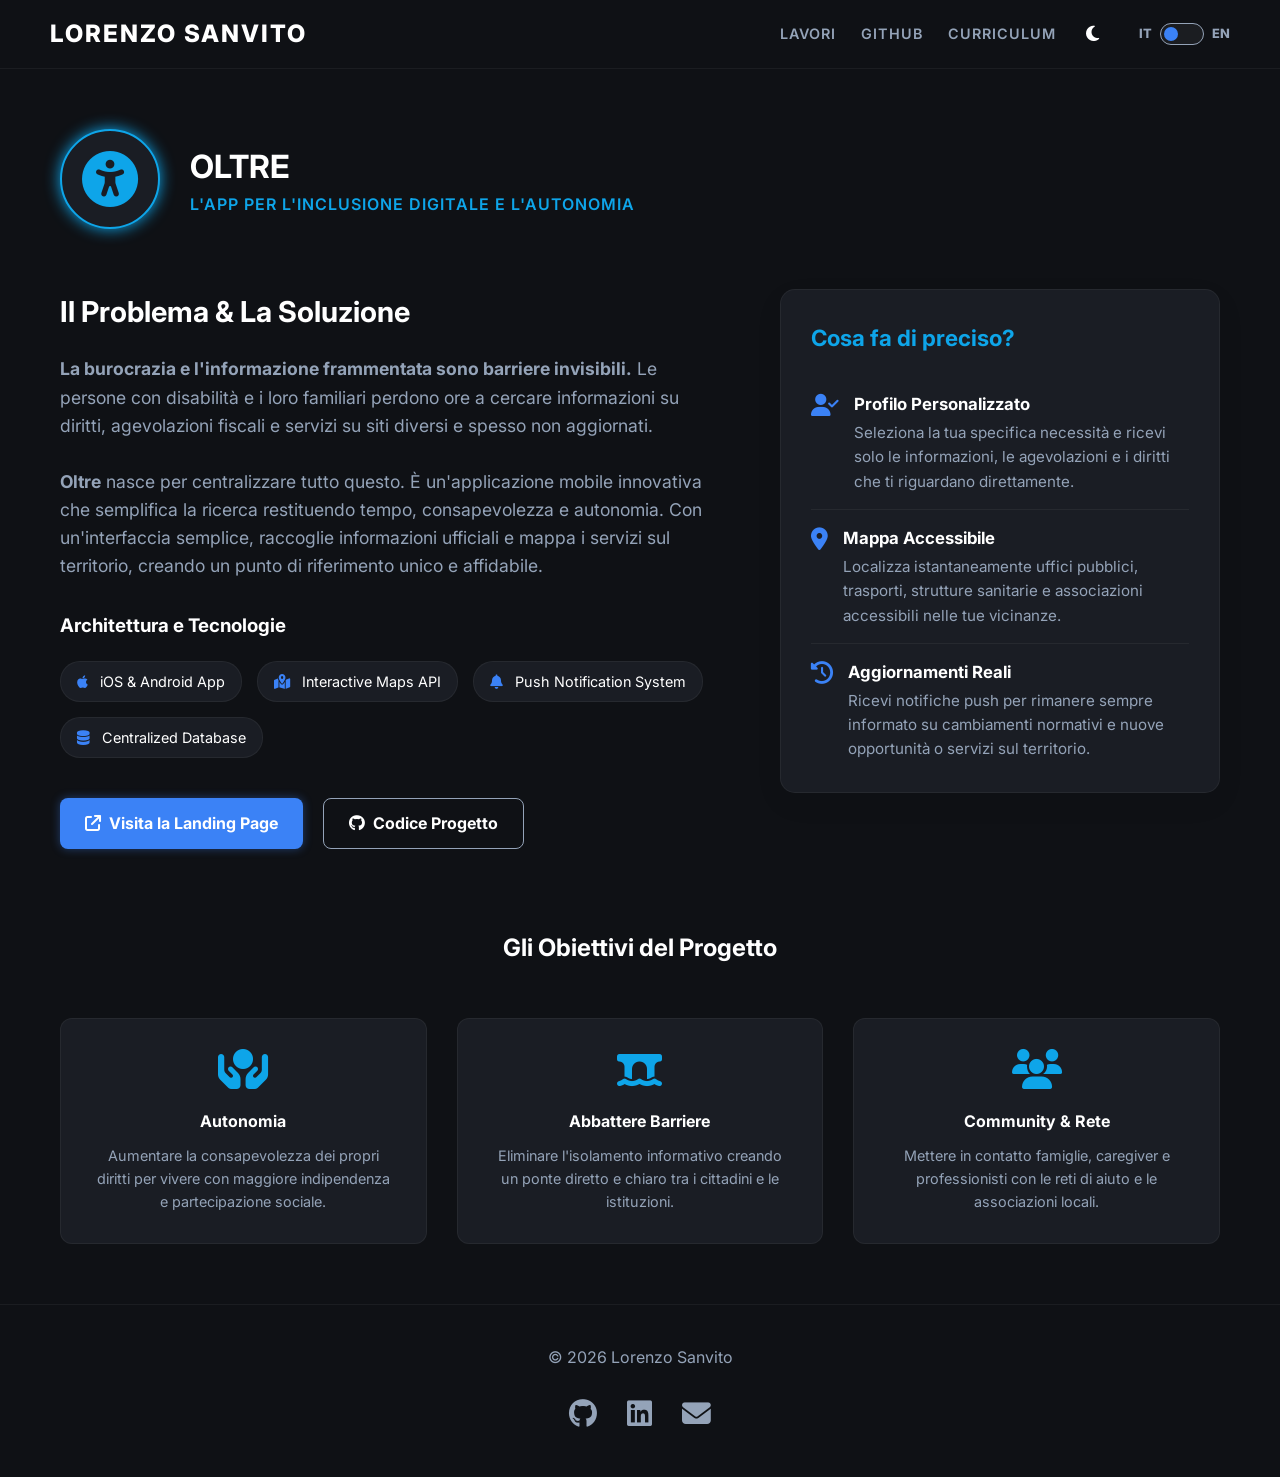
==== commit 59ee5f1b: "Remove redundant project name mention in text" ====
--- a/projects/oltre.html
+++ b/projects/oltre.html
@@ -59,10 +59,10 @@
             <h2>Il Problema & La Soluzione</h2>
             <p>
                 <span class="lang-it"><strong>La burocrazia e l'informazione frammentata sono barriere invisibili.</strong> Le persone con disabilità e i loro familiari perdono ore a cercare informazioni su diritti, agevolazioni fiscali e servizi su siti diversi e spesso non aggiornati. <br><br>
-                <strong>Oltre</strong> (progetto AccessEasy) nasce per centralizzare tutto questo. È un'applicazione mobile innovativa che semplifica la ricerca restituendo tempo, consapevolezza e autonomia. Con un'interfaccia semplice, raccoglie informazioni ufficiali e mappa i servizi sul territorio, creando un punto di riferimento unico e affidabile.</span>
+                <strong>Oltre</strong> nasce per centralizzare tutto questo. È un'applicazione mobile innovativa che semplifica la ricerca restituendo tempo, consapevolezza e autonomia. Con un'interfaccia semplice, raccoglie informazioni ufficiali e mappa i servizi sul territorio, creando un punto di riferimento unico e affidabile.</span>
                 
                 <span class="lang-en"><strong>Bureaucracy and fragmented information are invisible barriers.</strong> People with disabilities and their families spend hours searching for information on rights, tax breaks, and services across various, often outdated, websites. <br><br>
-                <strong>Oltre</strong> (AccessEasy project) was created to centralize all this. It's an innovative mobile application that simplifies research, restoring time, awareness, and autonomy. With a simple interface, it gathers official information and maps local services, creating a single, reliable point of reference.</span>
+                <strong>Oltre</strong> was created to centralize all this. It's an innovative mobile application that simplifies research, restoring time, awareness, and autonomy. With a simple interface, it gathers official information and maps local services, creating a single, reliable point of reference.</span>
             </p>
 
             <div class="tech-stack">
@@ -149,4 +149,4 @@
 
 <script src="../js/script.js"></script>
 </body>
-</html>+</html>
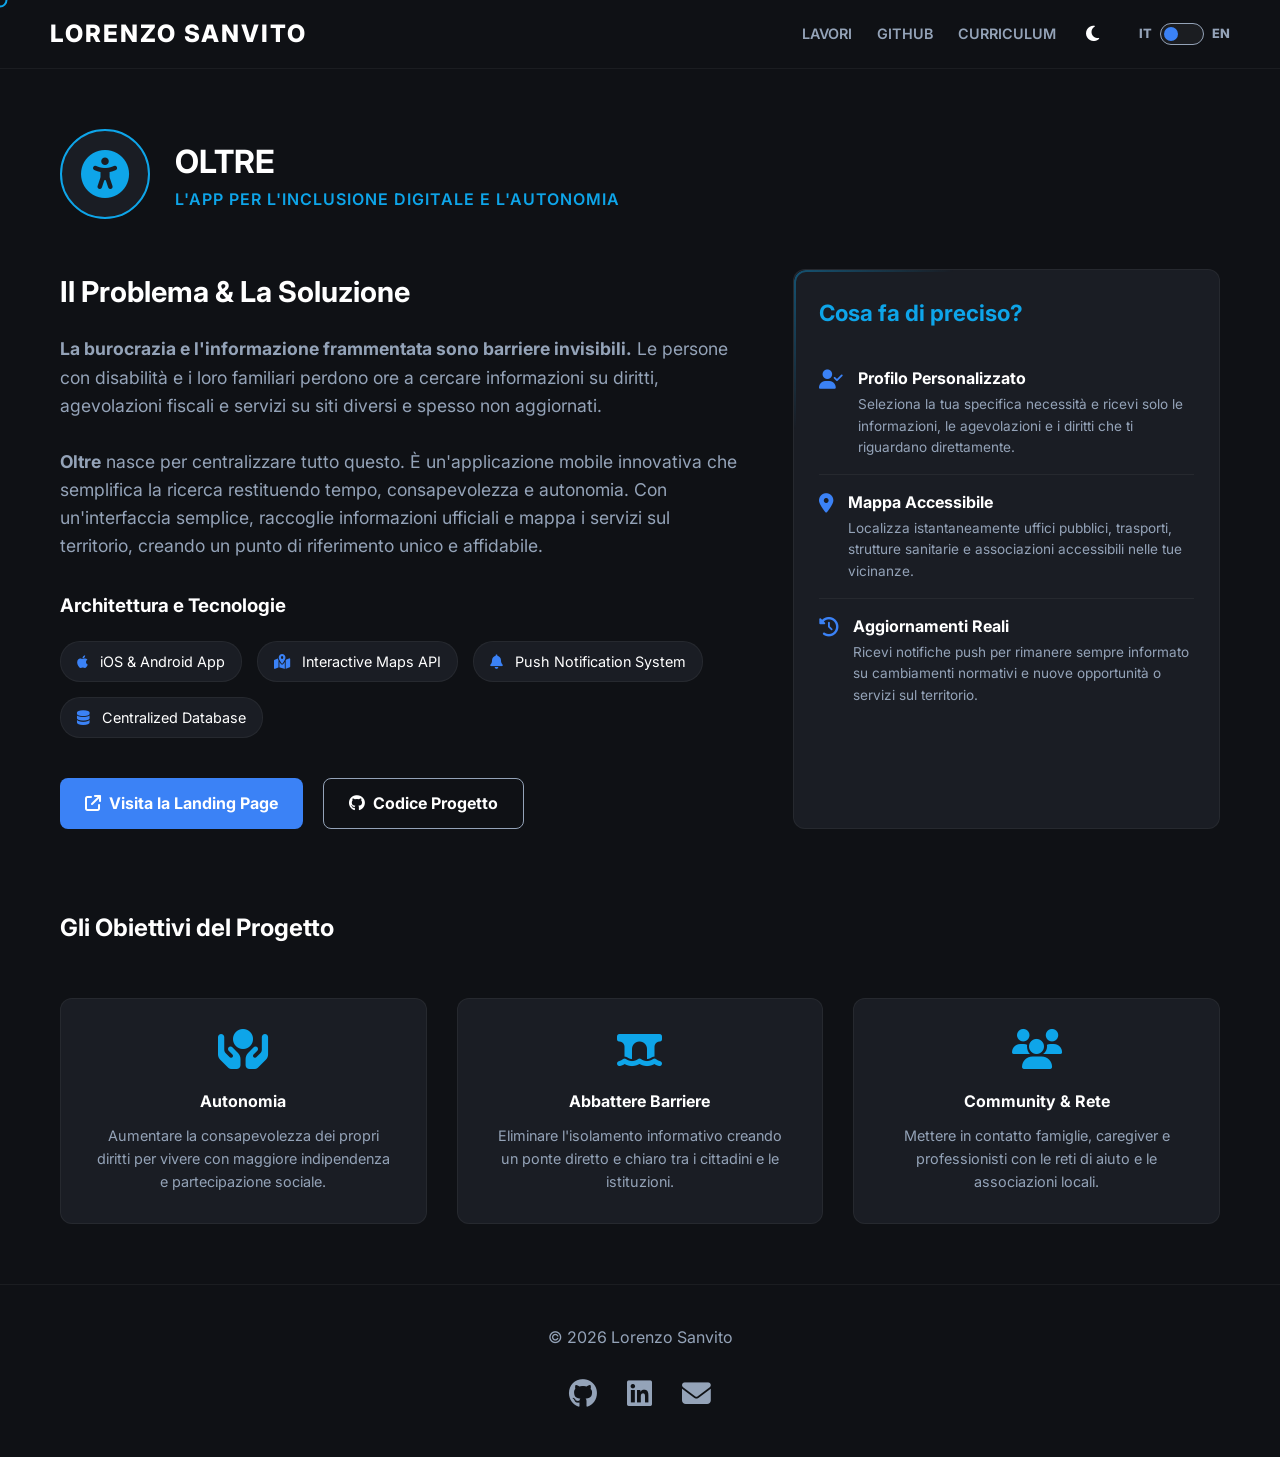
==== commit 881d55a8: "Add neon UI effects, typewriter, cursor & timeline Introduce multiple UI/UX enhancements across the " ====
--- a/projects/oltre.html
+++ b/projects/oltre.html
@@ -9,6 +9,9 @@
     <link rel="stylesheet" href="https://cdnjs.cloudflare.com/ajax/libs/font-awesome/6.4.0/css/all.min.css">
 </head>
 <body>
+
+<div class="page-transition"></div>
+<div class="custom-cursor"></div>
 
 <header>
     <nav>
@@ -43,20 +46,20 @@
     </nav>
 </header>
 
-<main class="project-detail">
+<main class="project-detail reveal">
     <div class="project-title-container">
         <div class="bot-logo-img">
             <i class="fa-solid fa-universal-access"></i>
         </div>
         <div class="project-title-text">
-            <h1>OLTRE</h1>
+            <h1 class="text-reveal"><span>OLTRE</span></h1>
             <p class="tagline">L'App per l'inclusione digitale e l'autonomia</p>
         </div>
     </div>
 
     <div class="project-grid">
         <div class="project-info">
-            <h2>Il Problema & La Soluzione</h2>
+            <h2 class="text-reveal"><span>Il Problema & La Soluzione</span></h2>
             <p>
                 <span class="lang-it"><strong>La burocrazia e l'informazione frammentata sono barriere invisibili.</strong> Le persone con disabilità e i loro familiari perdono ore a cercare informazioni su diritti, agevolazioni fiscali e servizi su siti diversi e spesso non aggiornati. <br><br>
                 <strong>Oltre</strong> nasce per centralizzare tutto questo. È un'applicazione mobile innovativa che semplifica la ricerca restituendo tempo, consapevolezza e autonomia. Con un'interfaccia semplice, raccoglie informazioni ufficiali e mappa i servizi sul territorio, creando un punto di riferimento unico e affidabile.</span>
@@ -115,7 +118,7 @@
     </div>
 
     <div class="features-section" style="margin-top: 40px;">
-        <h2>Gli Obiettivi del Progetto</h2>
+        <h2 class="text-reveal"><span>Gli Obiettivi del Progetto</span></h2>
         <div class="features-grid">
             <div class="feature-item">
                 <i class="fa-solid fa-hands-holding-circle"></i>
@@ -149,4 +152,4 @@
 
 <script src="../js/script.js"></script>
 </body>
-</html>
+</html>
--- a/css/style.css
+++ b/css/style.css
@@ -1,6 +1,3 @@
-/* =========================================
-   VARIABILI E RESET GLOBALE
-   ========================================= */
 :root {
     --bg-dark: #0f1115; 
     --card-bg: #1a1d24;
@@ -23,151 +20,204 @@
     --border-color: rgba(0,0,0,0.1);
 }
 
-* {
-    margin: 0;
-    padding: 0;
-    box-sizing: border-box;
-    font-family: 'Inter', sans-serif;
-}
-
-html, body {
-    overflow-x: hidden;
-    position: relative;
-    width: 100%;
-}
-
-body {
-    background-color: var(--bg-dark);
-    color: var(--text-main);
-    line-height: 1.6;
-    transition: background-color 0.3s ease, color 0.3s ease;
-}
+/* =========================================
+   RESET E CUSTOM SCROLLBAR
+   ========================================= */
+* { 
+    margin: 0; 
+    padding: 0; 
+    box-sizing: border-box; 
+    font-family: 'Inter', sans-serif; 
+    cursor: none; 
+    
+    /* Scrollbar per Firefox */
+    scrollbar-width: thin;
+    scrollbar-color: var(--neon-glow) var(--bg-dark);
+}
+
+/* Scrollbar per Chrome, Edge, Safari */
+::-webkit-scrollbar {
+    width: 12px; /* <-- Aumentato da 8px a 12px per renderla più visibile */
+}
+::-webkit-scrollbar-track {
+    background: var(--bg-dark); 
+}
+::-webkit-scrollbar-thumb {
+    background-color: var(--neon-glow); 
+    border-radius: 10px;
+    border: 3px solid var(--bg-dark); /* <-- Aumentato a 3px per mantenere l'effetto "pillola" staccata dai bordi */
+}
+::-webkit-scrollbar-thumb:hover {
+    background-color: var(--accent); 
+}
+
+html, body { overflow-x: hidden; position: relative; width: 100%; scroll-behavior: smooth; }
+
+body { background-color: var(--bg-dark); color: var(--text-main); line-height: 1.6; transition: background-color 0.3s, color 0.3s; }
+
+/* =========================================
+   SCROLL PROGRESS BAR
+   ========================================= */
+.scroll-progress {
+    position: fixed; top: 0; left: 0; width: 0%; 
+    height: 4px; /* <-- Spessore aumentato (puoi provare anche 8px se la vuoi ancora più marcata) */
+    background: var(--neon-glow); 
+    box-shadow: 0 0 15px var(--neon-glow); /* <-- Glow leggermente aumentato per farla risaltare */
+    z-index: 10000; transition: width 0.1s ease-out; pointer-events: none;
+}
+
+/* =========================================
+   PAGE TRANSITION (Tendina)
+   ========================================= */
+.page-transition {
+    position: fixed; top: 0; left: 0; width: 100vw; height: 100vh;
+    background-color: var(--bg-dark); z-index: 9999;
+    transition: transform 0.6s cubic-bezier(0.77, 0, 0.175, 1);
+    transform: translateY(0); pointer-events: none;
+    border-bottom: 5px solid var(--neon-glow);
+}
+.page-transition.is-active { transform: translateY(-100%); }
+
+/* =========================================
+   CUSTOM CURSOR
+   ========================================= */
+.custom-cursor {
+    position: fixed; top: 0; left: 0; width: 15px; height: 15px;
+    border: 2px solid var(--neon-glow); border-radius: 50%;
+    pointer-events: none; z-index: 9999;
+    transform: translate(-50%, -50%); transition: width 0.2s, height 0.2s, background-color 0.2s;
+}
+.custom-cursor.hover { width: 45px; height: 45px; background-color: rgba(14, 165, 233, 0.15); border-width: 1px; }
+
+/* =========================================
+   TEXT REVEAL CINEMATICO
+   ========================================= */
+.text-reveal { overflow: hidden; display: inline-block; vertical-align: bottom; }
+.text-reveal > span { display: inline-block; transform: translateY(100%); transition: transform 0.8s cubic-bezier(0.25, 1, 0.5, 1); }
+.text-reveal.active > span { transform: translateY(0); }
 
 /* =========================================
    HEADER & NAVBAR
    ========================================= */
-header {
-    width: 100%;
-    padding: 15px 50px;
-    background-color: var(--bg-dark);
-    position: sticky;
-    top: 0;
-    z-index: 1000;
-    border-bottom: 1px solid var(--border-color);
-    transition: background-color 0.3s ease;
-}
-
+header { width: 100%; padding: 15px 50px; background-color: var(--bg-dark); position: sticky; top: 0; z-index: 1000; border-bottom: 1px solid var(--border-color); transition: background-color 0.3s; }
 nav { display: flex; justify-content: space-between; align-items: center; max-width: 1200px; margin: 0 auto; }
 .nav-menu { display: flex; align-items: center; gap: 25px; list-style: none; }
-
 .logo { font-size: 1.5rem; font-weight: 800; color: var(--text-main); text-decoration: none; letter-spacing: 2px; transition: 0.3s; }
 .logo:hover { text-shadow: 0 0 10px var(--neon-glow); }
-
-.nav-menu a { color: var(--text-muted); text-decoration: none; font-weight: 600; font-size: 0.9rem; text-transform: uppercase; letter-spacing: 1px; transition: 0.3s; }
+.nav-menu a { color: var(--text-muted); text-decoration: none; font-weight: 600; font-size: 0.9rem; text-transform: uppercase; transition: 0.3s; }
 .nav-menu a:hover { color: var(--text-main); text-shadow: 0 0 8px var(--neon-glow); }
-
-.theme-btn, .menu-btn { background: none; border: none; color: var(--text-main); font-size: 1.1rem; cursor: pointer; display: flex; align-items: center; padding: 5px; transition: 0.3s; }
+.theme-btn, .menu-btn { background: none; border: none; color: var(--text-main); font-size: 1.1rem; display: flex; align-items: center; padding: 5px; transition: 0.3s; }
 .menu-btn { display: none; }
 .theme-btn:hover { transform: scale(1.1); color: var(--neon-glow); }
 
-/* =========================================
-   HOME & GRIGLIA
-   ========================================= */
-.intro { max-width: 1200px; margin: 80px auto 60px auto; padding: 0 20px; text-align: left; }
-.intro h2 { font-size: 2.5rem; font-weight: 800; margin-bottom: 10px; }
-.intro p { font-size: 1.2rem; color: var(--text-muted); }
-
-#progetti { max-width: 1200px; margin: 0 auto 100px auto; padding: 0 20px; }
-.grid-container { display: grid; grid-template-columns: repeat(3, 1fr); gap: 40px; }
-
-.card { background-color: var(--card-bg); border-radius: 12px; overflow: hidden; text-decoration: none; color: var(--text-main); border: 2px solid transparent; transition: 0.3s; box-shadow: 0 10px 30px rgba(0,0,0,0.1); }
-.card:hover { transform: translateY(-8px); }
-
-@keyframes snakeNeon {
-    0%, 100% { border-color: transparent; box-shadow: 0 10px 30px rgba(0,0,0,0.1); }
-    15% { border-color: var(--neon-glow); box-shadow: 0 0 20px rgba(14, 165, 233, 0.6), inset 0 0 10px rgba(14, 165, 233, 0.2); }
-    30% { border-color: transparent; box-shadow: 0 10px 30px rgba(0,0,0,0.1); }
-}
-.card:nth-child(1) { animation: snakeNeon 6s infinite ease-in-out; animation-delay: 0s; }
-.card:nth-child(2) { animation: snakeNeon 6s infinite ease-in-out; animation-delay: 2s; }
-.card:nth-child(3) { animation: snakeNeon 6s infinite ease-in-out; animation-delay: 4s; }
-
-.card-image { height: 200px; background-color: var(--card-img-bg); display: flex; justify-content: center; align-items: center; transition: 0.3s; }
-.placeholder-icon { font-size: 3.5rem; color: var(--accent); transition: 0.3s; }
-.card:hover .placeholder-icon { transform: scale(1.1); color: var(--neon-glow); text-shadow: 0 0 15px var(--neon-glow); }
-.card-content { padding: 25px; }
-.card-content h3 { font-size: 1.3rem; margin-bottom: 10px; }
-.card-content p { color: var(--text-muted); font-size: 0.95rem; }
-
-/* INGRANAGGIO ANIMATO */
+/* HERO SECTION & PARTICLES */
+.intro { max-width: 1200px; margin: 100px auto 60px; padding: 0 20px; position: relative; z-index: 1; }
+#particles-js { position: absolute; top: -100px; left: 0; width: 100%; height: 150%; z-index: -1; pointer-events: none; }
+
+.intro h2 { font-size: 3.5rem; font-weight: 800; margin-bottom: 15px; line-height: 1.1; position: relative; min-height: 110px; }
+.intro h2::after { content: '|'; color: var(--neon-glow); animation: blink 1s step-end infinite; }
+@keyframes blink { 50% { opacity: 0; } }
+
+.intro p { font-size: 1.25rem; color: var(--text-muted); max-width: 700px; margin-bottom: 30px; position: relative; }
+
+.hero-btns { display: flex; gap: 20px; position: relative; }
+.btn-primary { background: var(--accent); color: white; padding: 14px 28px; border-radius: 8px; text-decoration: none; font-weight: 700; transition: 0.3s; box-shadow: 0 4px 15px rgba(59, 130, 246, 0.3); }
+.btn-primary:hover { transform: translateY(-2px); box-shadow: 0 6px 20px var(--neon-glow); }
+.btn-secondary { border: 1px solid var(--border-color); color: var(--text-main); padding: 14px 28px; border-radius: 8px; text-decoration: none; font-weight: 700; transition: 0.3s; }
+.btn-secondary:hover { background: rgba(255,255,255,0.05); }
+
+.about-section { max-width: 1200px; margin: 100px auto; padding: 0 20px; }
+.about-grid { display: grid; grid-template-columns: 1fr 1fr; gap: 60px; align-items: center; }
+.about-text h3 { font-size: 2rem; margin-bottom: 20px; }
+.about-text p { color: var(--text-muted); font-size: 1.1rem; margin-bottom: 20px; }
+
+.timeline-section { max-width: 800px; margin: 100px auto; padding: 0 20px; }
+.timeline-section h3 { font-size: 2rem; margin-bottom: 40px; text-align: center; }
+.timeline { position: relative; border-left: 2px solid var(--border-color); margin-left: 20px; padding-left: 30px; }
+.timeline-item { margin-bottom: 40px; position: relative; }
+.timeline-item::before { content: ''; position: absolute; left: -37px; top: 0; width: 12px; height: 12px; background: var(--accent); border-radius: 50%; box-shadow: 0 0 10px var(--neon-glow); }
+.timeline-date { font-size: 0.9rem; color: var(--neon-glow); font-weight: 800; margin-bottom: 5px; }
+.timeline-item h4 { font-size: 1.2rem; margin-bottom: 5px; color: var(--text-main); }
+.timeline-company { font-weight: 600; color: var(--text-muted); margin-bottom: 10px; font-size: 0.95rem; }
+.timeline-item p { color: var(--text-muted); font-size: 0.95rem; }
+
+#progetti { max-width: 1200px; margin: 0 auto 100px; padding: 0 20px; }
+.grid-container { display: grid; grid-template-columns: repeat(3, 1fr); gap: 30px; }
+
+.glow-card {
+    background-color: var(--card-bg); border-radius: 12px; overflow: hidden; text-decoration: none; color: var(--text-main); 
+    border: 1px solid var(--border-color); transition: border-color 0.3s; transform-style: preserve-3d;
+    position: relative; 
+}
+.glow-card::before, .sidebar-box::before {
+    content: ""; position: absolute; top: 0; left: 0; right: 0; bottom: 0;
+    border-radius: inherit; padding: 2px;
+    background: radial-gradient(400px circle at var(--mouse-x, 0) var(--mouse-y, 0), rgba(14, 165, 233, 0.4), transparent 40%);
+    -webkit-mask: linear-gradient(#fff 0 0) content-box, linear-gradient(#fff 0 0);
+    -webkit-mask-composite: xor;
+    mask: linear-gradient(#fff 0 0) content-box, linear-gradient(#fff 0 0);
+    mask-composite: exclude;
+    pointer-events: none; z-index: 10;
+}
+.glow-card:hover { border-color: transparent; }
+
+.card-image { height: 180px; background-color: var(--card-img-bg); display: flex; justify-content: center; align-items: center; transition: 0.3s; transform: translateZ(30px); }
+.placeholder-icon { font-size: 3rem; color: var(--accent); transition: 0.3s; }
+.glow-card:hover .placeholder-icon { color: var(--neon-glow); transform: scale(1.1); }
+.card-content { padding: 20px; transform: translateZ(20px); }
+.card-content h3 { font-size: 1.2rem; margin-bottom: 8px; }
+.card-content p { color: var(--text-muted); font-size: 0.9rem; margin-bottom: 15px; }
+
+.pills { display: flex; flex-wrap: wrap; gap: 8px; }
+.pill { background: rgba(59, 130, 246, 0.1); color: var(--accent); padding: 4px 10px; border-radius: 20px; font-size: 0.75rem; font-weight: 700; border: 1px solid rgba(59, 130, 246, 0.2); }
+
 @keyframes spin { 100% { transform: rotate(360deg); } }
-.spinning-gear { animation: spin 5s linear infinite; }
-
-/* =========================================
-   PAGINE PROGETTO (DETTAGLIO)
-   ========================================= */
-.project-detail { background-color: var(--bg-dark); color: var(--text-main); transition: 0.3s; max-width: 1200px; margin: 60px auto; padding: 0 20px; }
-
-.project-title-container { display: flex; align-items: center; gap: 30px; margin-bottom: 60px; }
-.bot-logo-img { 
-    width: 100px; height: 100px; border-radius: 50%; 
-    border: 2px solid var(--neon-glow); box-shadow: 0 0 15px var(--neon-glow); 
-    background-color: var(--card-bg); display: flex; justify-content: center; align-items: center; 
-    font-size: 3.5rem; color: var(--neon-glow); flex-shrink: 0; object-fit: cover;
-}
+.spinning-gear { animation: spin 8s linear infinite; opacity: 0.5; }
+
+.reveal { opacity: 0; transform: translateY(30px); transition: all 0.8s ease-out; }
+.reveal.active { opacity: 1; transform: translateY(0); }
+
+.project-detail { max-width: 1200px; margin: 60px auto; padding: 0 20px; }
+.project-title-container { display: flex; align-items: center; gap: 25px; margin-bottom: 50px; }
+.bot-logo-img { width: 90px; height: 90px; border-radius: 50%; border: 2px solid var(--neon-glow); background: var(--card-bg); display: flex; justify-content: center; align-items: center; font-size: 3rem; color: var(--neon-glow); flex-shrink: 0; object-fit: cover; }
 .tagline { color: var(--neon-glow); font-weight: 600; text-transform: uppercase; letter-spacing: 1px; }
 
-.project-grid { display: grid; grid-template-columns: 1.5fr 1fr; gap: 60px; margin-bottom: 80px; align-items: start; }
-.project-info { background-color: transparent !important; border: none !important; }
-.project-info h1, .project-info h2 { margin-bottom: 20px; font-size: 1.8rem; color: var(--text-main); }
+.project-grid { display: grid; grid-template-columns: 1.6fr 1fr; gap: 50px; margin-bottom: 80px; }
+.project-info h2 { margin-bottom: 20px; font-size: 1.8rem; color: var(--text-main); }
 .project-info p { color: var(--text-muted); margin-bottom: 30px; font-size: 1.1rem; }
 
 .tech-stack ul { list-style: none; margin: 20px 0 40px 0; display: flex; flex-wrap: wrap; gap: 15px; }
-.tech-stack li { background: var(--card-bg); padding: 8px 16px; border-radius: 20px; font-size: 0.9rem; border: 1px solid var(--border-color); color: var(--text-main); transition: 0.3s; }
+.tech-stack li { background: var(--card-bg); padding: 8px 16px; border-radius: 20px; font-size: 0.9rem; border: 1px solid var(--border-color); color: var(--text-main); }
 .tech-stack i { margin-right: 8px; color: var(--accent); }
 
 .project-buttons { display: flex; gap: 20px; }
-.btn-neon { background: var(--accent); color: white; padding: 12px 25px; border-radius: 8px; text-decoration: none; font-weight: 700; transition: 0.3s; box-shadow: 0 0 10px rgba(59, 130, 246, 0.4); display: inline-flex; align-items: center; gap: 8px; }
-.btn-neon:hover { box-shadow: 0 0 20px var(--neon-glow); transform: scale(1.05); color: white; }
+.btn-neon { background: var(--accent); color: white; padding: 12px 25px; border-radius: 8px; text-decoration: none; font-weight: 700; transition: 0.3s; display: inline-flex; align-items: center; gap: 8px; }
+.btn-neon:hover { box-shadow: 0 0 20px var(--neon-glow); transform: scale(1.05); }
 .btn-outline { border: 1px solid var(--text-muted); color: var(--text-main); padding: 12px 25px; border-radius: 8px; text-decoration: none; font-weight: 700; transition: 0.3s; display: inline-flex; align-items: center; gap: 8px; }
 .btn-outline:hover { border-color: var(--text-main); background: rgba(128,128,128,0.1); }
 
-/* CLASSI PULITE PER LA SIDEBAR (Nessun centraggio sballato) */
-.sidebar-box { 
-    background-color: var(--card-bg); padding: 30px; border-radius: 15px; 
-    border: 1px solid var(--border-color); box-shadow: 0 10px 30px rgba(0,0,0,0.05); transition: 0.3s;
-}
+.sidebar-box { background: var(--card-bg); padding: 25px; border-radius: 12px; border: 1px solid var(--border-color); position: relative; }
 .sidebar-box h3 { color: var(--neon-glow); margin-bottom: 20px; font-size: 1.4rem; }
-
-.sidebar-feature { 
-    display: flex; align-items: flex-start; gap: 15px; padding: 15px 0; 
-    border-bottom: 1px solid var(--border-color); text-align: left; 
-}
+.sidebar-feature { display: flex; gap: 15px; padding: 15px 0; border-bottom: 1px solid var(--border-color); text-align: left; }
 .sidebar-feature:last-child { border-bottom: none; padding-bottom: 0; }
-.sidebar-feature i { font-size: 1.4rem; color: var(--accent); margin-top: 3px; }
-.sidebar-feature strong { display: block; color: var(--text-main); font-size: 1.05rem; margin-bottom: 3px; }
-.sidebar-feature p { color: var(--text-muted); font-size: 0.95rem; margin: 0; }
-
-/* CHAT FRAME (Per il telefono) */
+.sidebar-feature i { color: var(--accent); font-size: 1.2rem; margin-top: 4px; }
+.sidebar-feature strong { display: block; font-size: 1rem; margin-bottom: 2px; color: var(--text-main); }
+.sidebar-feature p { font-size: 0.85rem; color: var(--text-muted); margin: 0; }
+
 .chat-frame { border: 10px solid var(--card-bg); border-radius: 25px; overflow: hidden; box-shadow: 0 20px 40px rgba(0,0,0,0.2); max-width: 320px; margin: 0 auto; transition: 0.3s; }
 .chat-img { width: 100%; display: block; }
 
-/* FEATURES GRID INFERIORE (Centrate) */
 .features-section h2 { text-align: center; margin-bottom: 50px; color: var(--text-main); }
 .features-grid { display: grid; grid-template-columns: repeat(auto-fit, minmax(250px, 1fr)); gap: 30px; }
-.feature-item { background: var(--card-bg); padding: 30px; border-radius: 12px; text-align: center; border: 1px solid var(--border-color); transition: 0.3s; }
+.feature-item { background: var(--card-bg); padding: 30px; border-radius: 12px; text-align: center; border: 1px solid var(--border-color); }
 .feature-item i { font-size: 2.5rem; color: var(--neon-glow); margin-bottom: 20px; }
 .feature-item h4 { margin-bottom: 10px; color: var(--text-main); }
 .feature-item p { font-size: 0.9rem; color: var(--text-muted); margin: 0; }
 
-/* =========================================
-   FOOTER, LINGUA E MEDIA QUERIES
-   ========================================= */
-footer { padding: 40px 20px; border-top: 1px solid var(--border-color); color: var(--text-muted); background-color: var(--bg-dark); transition: 0.3s; }
-.footer-content { display: flex; flex-direction: column; align-items: center; gap: 20px; max-width: 1200px; margin: 0 auto; }
-.social-links { display: flex; gap: 30px; }
-.social-links a { color: var(--text-muted); font-size: 1.8rem; transition: 0.3s; text-decoration: none; }
-.social-links a:hover { color: var(--neon-glow); transform: translateY(-5px); }
+.lang-en { display: none; }
+body.english-mode .lang-it { display: none; }
+body.english-mode .lang-en { display: inline; }
+body.english-mode img.lang-en { display: block; }
 
 .lang-toggle-container { display: flex; align-items: center; gap: 8px; margin-left: 10px; }
 .lang-label { font-size: 0.8rem; font-weight: 800; color: var(--text-muted); }
@@ -178,30 +228,29 @@
 input:checked + .slider { background-color: var(--card-bg); border-color: var(--neon-glow); }
 input:checked + .slider:before { transform: translateX(22px); background-color: var(--neon-glow); box-shadow: 0 0 10px var(--neon-glow); }
 
-.lang-en { display: none; }
-body.english-mode .lang-it { display: none; }
-body.english-mode span.lang-en { display: inline; }
-body.english-mode img.lang-en { display: block; }
-
-@media (max-width: 900px) {
-    .grid-container { grid-template-columns: repeat(2, 1fr); }
-    header { padding: 20px; }
-    .project-grid { gap: 40px; }
-}
-
+footer { padding: 40px 20px; border-top: 1px solid var(--border-color); color: var(--text-muted); background-color: var(--bg-dark); transition: 0.3s; }
+.footer-content { display: flex; flex-direction: column; align-items: center; gap: 20px; max-width: 1200px; margin: 0 auto; }
+.social-links { display: flex; gap: 30px; }
+.social-links a { color: var(--text-muted); font-size: 1.8rem; transition: 0.3s; text-decoration: none; }
+.social-links a:hover { color: var(--neon-glow); transform: translateY(-5px); }
+
+/* Disabilita effetti complessi su mobile per fluidità */
 @media (max-width: 768px) {
+    * { cursor: auto; }
+    .custom-cursor, .scroll-progress, .page-transition { display: none; }
+    .glow-card::before, .sidebar-box::before { display: none; } 
     .menu-btn { display: block; }
-    .nav-menu { position: fixed; top: 75px; right: -100%; width: 100%; height: calc(100vh - 75px); background-color: var(--bg-dark); flex-direction: column; justify-content: flex-start; padding: 40px 20px; transition: transform 0.4s ease-in-out; z-index: 999; border-top: 1px solid var(--border-color); }
-    .nav-menu.active { transform: translateX(0); right: 0; }
-    .nav-menu a { font-size: 1.2rem; }
-    .lang-toggle-container { margin: 20px 0 0 0; justify-content: center; }
-    .grid-container { grid-template-columns: 1fr; }
+    .nav-menu { position: fixed; top: 70px; right: -100%; width: 100%; height: calc(100vh - 70px); background: var(--bg-dark); flex-direction: column; padding: 40px; transition: 0.4s; z-index: 999; border-top: 1px solid var(--border-color); }
+    .nav-menu.active { right: 0; }
+    .grid-container, .about-grid, .project-grid { grid-template-columns: 1fr; }
     .intro { margin-top: 40px; text-align: center; }
+    .hero-btns { justify-content: center; flex-direction: column; }
+    .intro h2 { font-size: 2.2rem; min-height: 80px; }
     .project-title-container { flex-direction: column; text-align: center; gap: 15px; margin-bottom: 40px; }
-    .project-grid { grid-template-columns: 1fr; gap: 40px; }
     .project-info h1, .project-info h2, .project-info p { text-align: center; }
     .tech-stack h3 { text-align: center; }
     .tech-stack ul { justify-content: center; } 
     .project-buttons { flex-direction: column; gap: 15px; width: 100%; }
     .btn-neon, .btn-outline { width: 100%; justify-content: center; }
+    .timeline-section h3 { text-align: left; }
 }
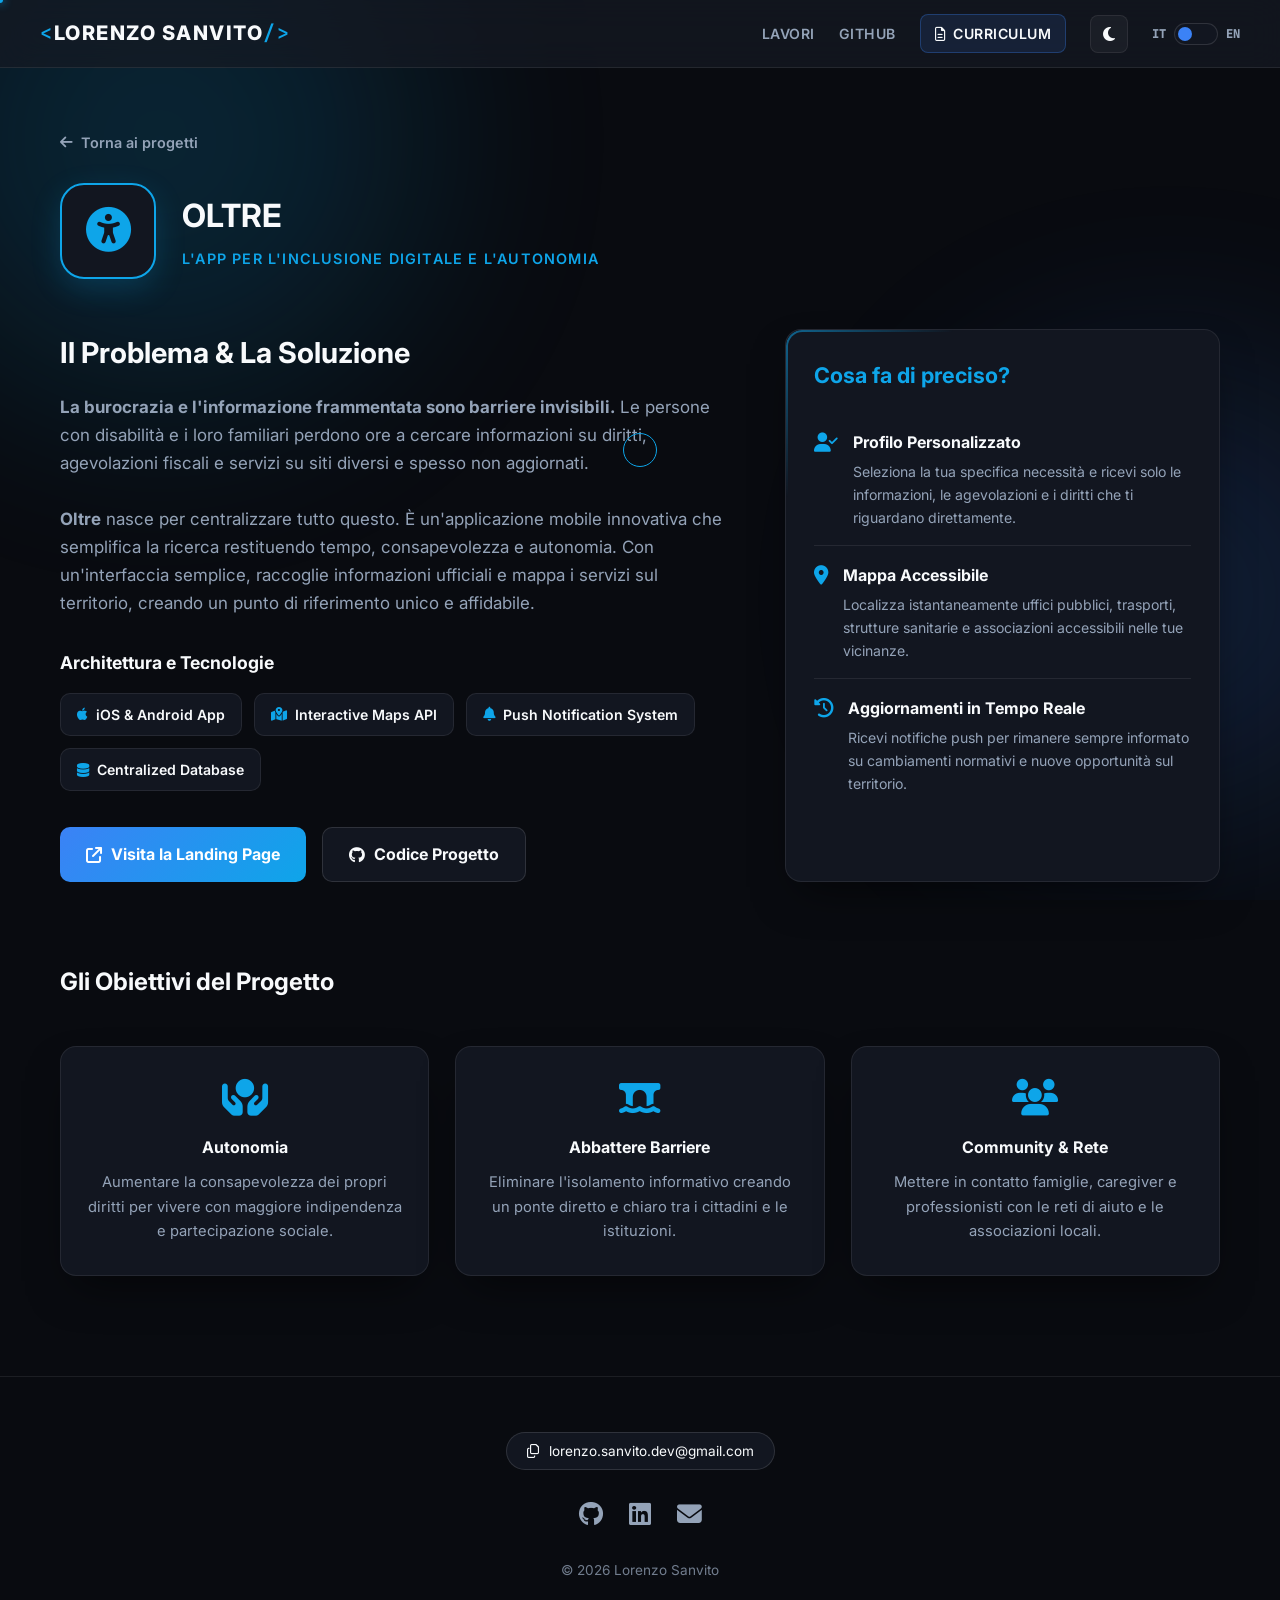
==== commit 79dab45c: "Refresh portfolio UX and project showcase This commit redesigns the portfolio with a darker glassmor" ====
--- a/projects/oltre.html
+++ b/projects/oltre.html
@@ -3,43 +3,54 @@
 <head>
     <meta charset="UTF-8">
     <meta name="viewport" content="width=device-width, initial-scale=1.0">
+    <meta name="description" content="Oltre | Digital inclusion and accessibility platform. Project by Lorenzo Sanvito.">
     <title>Oltre | Lorenzo Sanvito</title>
     <link rel="stylesheet" href="../css/style.css">
-    <link href="https://fonts.googleapis.com/css2?family=Inter:wght@300;400;600;800&display=swap" rel="stylesheet">
+    <link href="https://fonts.googleapis.com/css2?family=Inter:wght@300;400;600;800&family=JetBrains+Mono:wght@400;600&display=swap" rel="stylesheet">
     <link rel="stylesheet" href="https://cdnjs.cloudflare.com/ajax/libs/font-awesome/6.4.0/css/all.min.css">
 </head>
 <body>
 
 <div class="page-transition"></div>
+<div class="aurora-bg" aria-hidden="true">
+    <div class="aurora-blob blob-1"></div>
+    <div class="aurora-blob blob-2"></div>
+</div>
 <div class="custom-cursor"></div>
+<div class="custom-cursor-dot"></div>
 
 <header>
     <nav>
-        <a href="../index.html" class="logo">LORENZO SANVITO</a>
-        
-        <button id="menu-toggle" class="menu-btn" aria-label="Apri Menu">
-            <i class="fa-solid fa-bars"></i>
+        <a href="../index.html" class="logo">
+            <span class="logo-bracket">&lt;</span>LORENZO SANVITO<span class="logo-bracket">/&gt;</span>
+        </a>
+
+        <button id="menu-toggle" class="menu-btn" aria-label="Toggle navigation menu" aria-expanded="false">
+            <i class="fa-solid fa-bars" aria-hidden="true"></i>
         </button>
 
         <ul id="nav-menu" class="nav-menu">
             <li><a href="../index.html#progetti"><span class="lang-it">Lavori</span><span class="lang-en">Work</span></a></li>
-            <li><a href="https://github.com/SANVITO-LORENZO" target="_blank">GitHub</a></li>
-            <li><a href="../assets/cv-lorenzo-sanvito.pdf" target="_blank" class="cv-link">
-                <span class="lang-it">Curriculum</span><span class="lang-en">Resume</span>
-            </a></li>
+            <li><a href="https://github.com/SANVITO-LORENZO" target="_blank" rel="noopener noreferrer">GitHub</a></li>
             <li>
-                <button id="theme-toggle" class="theme-btn">
-                    <i id="theme-icon" class="fa-solid fa-moon"></i>
+                <a href="../assets/cv-lorenzo-sanvito.pdf" target="_blank" rel="noopener noreferrer" class="cv-link nav-cv-badge">
+                    <i class="fa-regular fa-file-lines"></i>
+                    <span class="lang-it">Curriculum</span><span class="lang-en">Resume</span>
+                </a>
+            </li>
+            <li>
+                <button id="theme-toggle" class="theme-btn" aria-label="Toggle color theme">
+                    <i id="theme-icon" class="fa-solid fa-moon" aria-hidden="true"></i>
                 </button>
             </li>
             <li>
                 <div class="lang-toggle-container">
-                    <span class="lang-label">IT</span>
-                    <label class="switch">
+                    <span class="lang-label" aria-hidden="true">IT</span>
+                    <label class="switch" aria-label="Switch language">
                         <input type="checkbox" id="lang-toggle">
                         <span class="slider round"></span>
                     </label>
-                    <span class="lang-label">EN</span>
+                    <span class="lang-label" aria-hidden="true">EN</span>
                 </div>
             </li>
         </ul>
@@ -47,29 +58,42 @@
 </header>
 
 <main class="project-detail reveal">
+    <div class="back-nav">
+        <a href="../index.html#progetti" class="back-link">
+            <i class="fa-solid fa-arrow-left"></i>
+            <span class="lang-it">Torna ai progetti</span>
+            <span class="lang-en">Back to projects</span>
+        </a>
+    </div>
+
     <div class="project-title-container">
         <div class="bot-logo-img">
             <i class="fa-solid fa-universal-access"></i>
         </div>
         <div class="project-title-text">
             <h1 class="text-reveal"><span>OLTRE</span></h1>
-            <p class="tagline">L'App per l'inclusione digitale e l'autonomia</p>
+            <p class="tagline">
+                <span class="lang-it">L'App per l'inclusione digitale e l'autonomia</span>
+                <span class="lang-en">The App for digital inclusion and autonomy</span>
+            </p>
         </div>
     </div>
 
     <div class="project-grid">
         <div class="project-info">
-            <h2 class="text-reveal"><span>Il Problema & La Soluzione</span></h2>
+            <h2 class="text-reveal">
+                <span>
+                    <span class="lang-it">Il Problema & La Soluzione</span>
+                    <span class="lang-en">The Problem & The Solution</span>
+                </span>
+            </h2>
             <p>
-                <span class="lang-it"><strong>La burocrazia e l'informazione frammentata sono barriere invisibili.</strong> Le persone con disabilità e i loro familiari perdono ore a cercare informazioni su diritti, agevolazioni fiscali e servizi su siti diversi e spesso non aggiornati. <br><br>
-                <strong>Oltre</strong> nasce per centralizzare tutto questo. È un'applicazione mobile innovativa che semplifica la ricerca restituendo tempo, consapevolezza e autonomia. Con un'interfaccia semplice, raccoglie informazioni ufficiali e mappa i servizi sul territorio, creando un punto di riferimento unico e affidabile.</span>
-                
-                <span class="lang-en"><strong>Bureaucracy and fragmented information are invisible barriers.</strong> People with disabilities and their families spend hours searching for information on rights, tax breaks, and services across various, often outdated, websites. <br><br>
-                <strong>Oltre</strong> was created to centralize all this. It's an innovative mobile application that simplifies research, restoring time, awareness, and autonomy. With a simple interface, it gathers official information and maps local services, creating a single, reliable point of reference.</span>
+                <span class="lang-it"><strong>La burocrazia e l'informazione frammentata sono barriere invisibili.</strong> Le persone con disabilità e i loro familiari perdono ore a cercare informazioni su diritti, agevolazioni fiscali e servizi su siti diversi e spesso non aggiornati.<br><br><strong>Oltre</strong> nasce per centralizzare tutto questo. È un'applicazione mobile innovativa che semplifica la ricerca restituendo tempo, consapevolezza e autonomia. Con un'interfaccia semplice, raccoglie informazioni ufficiali e mappa i servizi sul territorio, creando un punto di riferimento unico e affidabile.</span>
+                <span class="lang-en"><strong>Bureaucracy and fragmented information are invisible barriers.</strong> People with disabilities and their families spend hours searching for information on rights, tax breaks, and services across various, often outdated, websites.<br><br><strong>Oltre</strong> was created to centralize all this. It's an innovative mobile application that simplifies research, restoring time, awareness, and autonomy. With a clean interface, it gathers official information and maps local services, creating a single, reliable point of reference.</span>
             </p>
 
             <div class="tech-stack">
-                <h3>Architettura e Tecnologie</h3>
+                <h3><span class="lang-it">Architettura e Tecnologie</span><span class="lang-en">Architecture & Tech Stack</span></h3>
                 <ul>
                     <li><i class="fa-brands fa-apple"></i> iOS & Android App</li>
                     <li><i class="fa-solid fa-map-location-dot"></i> Interactive Maps API</li>
@@ -79,61 +103,91 @@
             </div>
 
             <div class="project-buttons">
-                <a href="https://sanvito-lorenzo.github.io/oltre/" target="_blank" class="btn-neon">
-                    <i class="fa-solid fa-arrow-up-right-from-square"></i> Visita la Landing Page
+                <a href="https://sanvito-lorenzo.github.io/oltre/" target="_blank" rel="noopener noreferrer" class="btn-neon">
+                    <i class="fa-solid fa-arrow-up-right-from-square"></i>
+                    <span class="lang-it">Visita la Landing Page</span>
+                    <span class="lang-en">Visit Landing Page</span>
                 </a>
-                <a href="https://github.com/SANVITO-LORENZO/oltre" target="_blank" class="btn-outline">
-                    <i class="fa-brands fa-github"></i> Codice Progetto
+                <a href="https://github.com/SANVITO-LORENZO/oltre" target="_blank" rel="noopener noreferrer" class="btn-outline">
+                    <i class="fa-brands fa-github"></i>
+                    <span class="lang-it">Codice Progetto</span>
+                    <span class="lang-en">GitHub Code</span>
                 </a>
             </div>
         </div>
 
         <div class="sidebar-box">
-            <h3>Cosa fa di preciso?</h3>
-            
+            <h3>
+                <span class="lang-it">Cosa fa di preciso?</span>
+                <span class="lang-en">How does it work?</span>
+            </h3>
+
             <div class="sidebar-feature">
                 <i class="fa-solid fa-user-check"></i>
                 <div>
-                    <strong>Profilo Personalizzato</strong>
-                    <p>Seleziona la tua specifica necessità e ricevi solo le informazioni, le agevolazioni e i diritti che ti riguardano direttamente.</p>
-                </div>
-            </div>
-            
+                    <strong><span class="lang-it">Profilo Personalizzato</span><span class="lang-en">Personalized Profile</span></strong>
+                    <p>
+                        <span class="lang-it">Seleziona la tua specifica necessità e ricevi solo le informazioni, le agevolazioni e i diritti che ti riguardano direttamente.</span>
+                        <span class="lang-en">Select your specific needs and receive tailored information, benefits, and legal rights that apply directly to you.</span>
+                    </p>
+                </div>
+            </div>
+
             <div class="sidebar-feature">
                 <i class="fa-solid fa-location-dot"></i>
                 <div>
-                    <strong>Mappa Accessibile</strong>
-                    <p>Localizza istantaneamente uffici pubblici, trasporti, strutture sanitarie e associazioni accessibili nelle tue vicinanze.</p>
+                    <strong><span class="lang-it">Mappa Accessibile</span><span class="lang-en">Accessible Map</span></strong>
+                    <p>
+                        <span class="lang-it">Localizza istantaneamente uffici pubblici, trasporti, strutture sanitarie e associazioni accessibili nelle tue vicinanze.</span>
+                        <span class="lang-en">Instantly locate accessible public offices, transit stops, healthcare facilities, and local associations near you.</span>
+                    </p>
                 </div>
             </div>
 
             <div class="sidebar-feature">
                 <i class="fa-solid fa-clock-rotate-left"></i>
                 <div>
-                    <strong>Aggiornamenti Reali</strong>
-                    <p>Ricevi notifiche push per rimanere sempre informato su cambiamenti normativi e nuove opportunità o servizi sul territorio.</p>
-                </div>
-            </div>
-        </div>
-    </div>
-
-    <div class="features-section" style="margin-top: 40px;">
-        <h2 class="text-reveal"><span>Gli Obiettivi del Progetto</span></h2>
+                    <strong><span class="lang-it">Aggiornamenti in Tempo Reale</span><span class="lang-en">Real-Time Updates</span></strong>
+                    <p>
+                        <span class="lang-it">Ricevi notifiche push per rimanere sempre informato su cambiamenti normativi e nuove opportunità sul territorio.</span>
+                        <span class="lang-en">Receive push notifications to stay informed about regulatory updates and new local opportunities.</span>
+                    </p>
+                </div>
+            </div>
+        </div>
+    </div>
+
+    <div class="features-section">
+        <h2 class="text-reveal">
+            <span>
+                <span class="lang-it">Gli Obiettivi del Progetto</span>
+                <span class="lang-en">Project Goals</span>
+            </span>
+        </h2>
         <div class="features-grid">
             <div class="feature-item">
                 <i class="fa-solid fa-hands-holding-circle"></i>
-                <h4>Autonomia</h4>
-                <p>Aumentare la consapevolezza dei propri diritti per vivere con maggiore indipendenza e partecipazione sociale.</p>
+                <h4><span class="lang-it">Autonomia</span><span class="lang-en">Autonomy</span></h4>
+                <p>
+                    <span class="lang-it">Aumentare la consapevolezza dei propri diritti per vivere con maggiore indipendenza e partecipazione sociale.</span>
+                    <span class="lang-en">Increase awareness of personal rights to foster greater independence and social participation.</span>
+                </p>
             </div>
             <div class="feature-item">
                 <i class="fa-solid fa-bridge-water"></i>
-                <h4>Abbattere Barriere</h4>
-                <p>Eliminare l'isolamento informativo creando un ponte diretto e chiaro tra i cittadini e le istituzioni.</p>
+                <h4><span class="lang-it">Abbattere Barriere</span><span class="lang-en">Break Barriers</span></h4>
+                <p>
+                    <span class="lang-it">Eliminare l'isolamento informativo creando un ponte diretto e chiaro tra i cittadini e le istituzioni.</span>
+                    <span class="lang-en">Eliminate information isolation by building a direct, transparent bridge between citizens and institutions.</span>
+                </p>
             </div>
             <div class="feature-item">
                 <i class="fa-solid fa-users"></i>
-                <h4>Community & Rete</h4>
-                <p>Mettere in contatto famiglie, caregiver e professionisti con le reti di aiuto e le associazioni locali.</p>
+                <h4><span class="lang-it">Community & Rete</span><span class="lang-en">Community & Network</span></h4>
+                <p>
+                    <span class="lang-it">Mettere in contatto famiglie, caregiver e professionisti con le reti di aiuto e le associazioni locali.</span>
+                    <span class="lang-en">Connect families, caregivers, and professionals with local support networks and associations.</span>
+                </p>
             </div>
         </div>
     </div>
@@ -141,12 +195,16 @@
 
 <footer id="contatti">
     <div class="footer-content">
-        <p>© 2026 Lorenzo Sanvito</p>
+        <button id="copy-email-btn" class="copy-email-chip" data-email="lorenzo.sanvito.dev@gmail.com">
+            <i class="fa-regular fa-copy"></i>
+            <span>lorenzo.sanvito.dev@gmail.com</span>
+        </button>
         <div class="social-links">
-            <a href="https://github.com/SANVITO-LORENZO" target="_blank"><i class="fa-brands fa-github"></i></a>
-            <a href="https://www.linkedin.com/in/lorenzo-sanvito/" target="_blank"><i class="fa-brands fa-linkedin"></i></a>
-            <a href="mailto:lorisanvi2000@gmail.com"><i class="fa-solid fa-envelope"></i></a>
-        </div>
+            <a href="https://github.com/SANVITO-LORENZO" target="_blank" rel="noopener noreferrer"><i class="fa-brands fa-github"></i></a>
+            <a href="https://www.linkedin.com/in/lorenzo-sanvito/" target="_blank" rel="noopener noreferrer"><i class="fa-brands fa-linkedin"></i></a>
+            <a href="mailto:lorenzo.sanvito.dev@gmail.com"><i class="fa-solid fa-envelope"></i></a>
+        </div>
+        <p class="copyright">© 2026 Lorenzo Sanvito</p>
     </div>
 </footer>
 
--- a/css/style.css
+++ b/css/style.css
@@ -1,256 +1,1236 @@
+/* -------------------------------------------------------------------------- */
+/*  01. DESIGN TOKENS & THEME PALETTE                                         */
+/* -------------------------------------------------------------------------- */
 :root {
-    --bg-dark: #0f1115; 
-    --card-bg: #1a1d24;
-    --card-img-bg: #121418;
-    --text-main: #ffffff;
+    --bg-dark: #090b10;
+    --bg-elevated: rgba(22, 26, 35, 0.72);
+    --card-bg: #121620;
+    --card-img-bg: #0d1017;
+    --text-main: #f8fafc;
     --text-muted: #94a3b8;
     --accent: #3b82f6;
-    --neon-glow: #0ea5e9; 
-    --border-color: rgba(255,255,255,0.05);
+    --neon-glow: #0ea5e9;
+    --emerald: #10b981;
+    --border-color: rgba(255, 255, 255, 0.08);
+    --glass-border: rgba(255, 255, 255, 0.12);
+    --shadow-soft: 0 20px 45px -15px rgba(0, 0, 0, 0.6);
 }
 
 body.light-mode {
     --bg-dark: #f8fafc;
+    --bg-elevated: rgba(255, 255, 255, 0.82);
     --card-bg: #ffffff;
     --card-img-bg: #f1f5f9;
-    --text-main: #0f1115;
+    --text-main: #0f172a;
     --text-muted: #475569;
     --accent: #2563eb;
     --neon-glow: #0284c7;
-    --border-color: rgba(0,0,0,0.1);
-}
-
-/* =========================================
-   RESET E CUSTOM SCROLLBAR
-   ========================================= */
-* { 
-    margin: 0; 
-    padding: 0; 
-    box-sizing: border-box; 
-    font-family: 'Inter', sans-serif; 
-    cursor: none; 
-    
-    /* Scrollbar per Firefox */
-    scrollbar-width: thin;
-    scrollbar-color: var(--neon-glow) var(--bg-dark);
-}
-
-/* Scrollbar per Chrome, Edge, Safari */
+    --border-color: rgba(15, 23, 42, 0.09);
+    --glass-border: rgba(15, 23, 42, 0.12);
+    --shadow-soft: 0 20px 40px -15px rgba(15, 23, 42, 0.08);
+}
+
+/* -------------------------------------------------------------------------- */
+/*  02. BASE RESET, ANTI-COPY & CUSTOM SCROLLBAR                              */
+/* -------------------------------------------------------------------------- */
+* {
+    margin: 0;
+    padding: 0;
+    box-sizing: border-box;
+    font-family: 'Inter', -apple-system, BlinkMacSystemFont, sans-serif;
+    -webkit-user-select: none;
+    -moz-user-select: none;
+    user-select: none;
+    user-select: none;
+}
+
+img {
+    -webkit-user-drag: none;
+    pointer-events: none;
+}
+
 ::-webkit-scrollbar {
-    width: 12px; /* <-- Aumentato da 8px a 12px per renderla più visibile */
+    width: 10px;
 }
 ::-webkit-scrollbar-track {
-    background: var(--bg-dark); 
+    background: var(--bg-dark);
 }
 ::-webkit-scrollbar-thumb {
-    background-color: var(--neon-glow); 
+    background: linear-gradient(180deg, var(--neon-glow), var(--accent));
     border-radius: 10px;
-    border: 3px solid var(--bg-dark); /* <-- Aumentato a 3px per mantenere l'effetto "pillola" staccata dai bordi */
-}
-::-webkit-scrollbar-thumb:hover {
-    background-color: var(--accent); 
-}
-
-html, body { overflow-x: hidden; position: relative; width: 100%; scroll-behavior: smooth; }
-
-body { background-color: var(--bg-dark); color: var(--text-main); line-height: 1.6; transition: background-color 0.3s, color 0.3s; }
-
-/* =========================================
-   SCROLL PROGRESS BAR
-   ========================================= */
+    border: 2px solid var(--bg-dark);
+}
+
+.sr-only {
+    position: absolute;
+    width: 1px;
+    height: 1px;
+    padding: 0;
+    margin: -1px;
+    overflow: hidden;
+    clip: rect(0, 0, 0, 0);
+    white-space: nowrap;
+    border: 0;
+}
+
+@media (pointer: fine) {
+    * { cursor: none; }
+}
+
+@media (pointer: coarse), (hover: none) {
+    .custom-cursor, .custom-cursor-dot { display: none !important; }
+    * { cursor: auto !important; }
+}
+
+html, body {
+    overflow-x: hidden;
+    position: relative;
+    width: 100%;
+    scroll-behavior: smooth;
+}
+
+body {
+    background-color: var(--bg-dark);
+    color: var(--text-main);
+    line-height: 1.65;
+    transition: background-color 0.35s ease, color 0.35s ease;
+}
+
+/* -------------------------------------------------------------------------- */
+/*  03. AMBIENT AURORA MESH & PAGE TRANSITION                                 */
+/* -------------------------------------------------------------------------- */
+.aurora-bg {
+    position: fixed;
+    inset: 0;
+    pointer-events: none;
+    z-index: 0;
+    overflow: hidden;
+}
+
+.aurora-blob {
+    position: absolute;
+    border-radius: 50%;
+    filter: blur(110px);
+    opacity: 0.16;
+    animation: floatAurora 18s ease-in-out infinite alternate;
+}
+
+.blob-1 {
+    width: 520px;
+    height: 520px;
+    background: var(--neon-glow);
+    top: -120px;
+    left: -100px;
+}
+
+.blob-2 {
+    width: 460px;
+    height: 460px;
+    background: var(--accent);
+    bottom: 8%;
+    right: -120px;
+    animation-delay: -7s;
+}
+
+@keyframes floatAurora {
+    0% { transform: translate(0, 0) scale(1); }
+    100% { transform: translate(60px, 40px) scale(1.12); }
+}
+
 .scroll-progress {
-    position: fixed; top: 0; left: 0; width: 0%; 
-    height: 4px; /* <-- Spessore aumentato (puoi provare anche 8px se la vuoi ancora più marcata) */
-    background: var(--neon-glow); 
-    box-shadow: 0 0 15px var(--neon-glow); /* <-- Glow leggermente aumentato per farla risaltare */
-    z-index: 10000; transition: width 0.1s ease-out; pointer-events: none;
-}
-
-/* =========================================
-   PAGE TRANSITION (Tendina)
-   ========================================= */
+    position: fixed;
+    top: 0;
+    left: 0;
+    width: 0%;
+    height: 4px;
+    background: linear-gradient(90deg, var(--accent), var(--neon-glow));
+    box-shadow: 0 0 14px var(--neon-glow);
+    z-index: 10000;
+    pointer-events: none;
+}
+
 .page-transition {
-    position: fixed; top: 0; left: 0; width: 100vw; height: 100vh;
-    background-color: var(--bg-dark); z-index: 9999;
-    transition: transform 0.6s cubic-bezier(0.77, 0, 0.175, 1);
-    transform: translateY(0); pointer-events: none;
-    border-bottom: 5px solid var(--neon-glow);
-}
-.page-transition.is-active { transform: translateY(-100%); }
-
-/* =========================================
-   CUSTOM CURSOR
-   ========================================= */
+    position: fixed;
+    inset: 0;
+    background-color: var(--bg-dark);
+    z-index: 9999;
+    transition: transform 0.65s cubic-bezier(0.77, 0, 0.175, 1);
+    transform: translateY(0);
+    pointer-events: none;
+    border-bottom: 4px solid var(--neon-glow);
+}
+.page-transition.is-active {
+    transform: translateY(-100%);
+}
+
+/* -------------------------------------------------------------------------- */
+/*  04. DUAL-RING LERP CURSOR                                                 */
+/* -------------------------------------------------------------------------- */
 .custom-cursor {
-    position: fixed; top: 0; left: 0; width: 15px; height: 15px;
-    border: 2px solid var(--neon-glow); border-radius: 50%;
-    pointer-events: none; z-index: 9999;
-    transform: translate(-50%, -50%); transition: width 0.2s, height 0.2s, background-color 0.2s;
-}
-.custom-cursor.hover { width: 45px; height: 45px; background-color: rgba(14, 165, 233, 0.15); border-width: 1px; }
-
-/* =========================================
-   TEXT REVEAL CINEMATICO
-   ========================================= */
-.text-reveal { overflow: hidden; display: inline-block; vertical-align: bottom; }
-.text-reveal > span { display: inline-block; transform: translateY(100%); transition: transform 0.8s cubic-bezier(0.25, 1, 0.5, 1); }
-.text-reveal.active > span { transform: translateY(0); }
-
-/* =========================================
-   HEADER & NAVBAR
-   ========================================= */
-header { width: 100%; padding: 15px 50px; background-color: var(--bg-dark); position: sticky; top: 0; z-index: 1000; border-bottom: 1px solid var(--border-color); transition: background-color 0.3s; }
-nav { display: flex; justify-content: space-between; align-items: center; max-width: 1200px; margin: 0 auto; }
-.nav-menu { display: flex; align-items: center; gap: 25px; list-style: none; }
-.logo { font-size: 1.5rem; font-weight: 800; color: var(--text-main); text-decoration: none; letter-spacing: 2px; transition: 0.3s; }
-.logo:hover { text-shadow: 0 0 10px var(--neon-glow); }
-.nav-menu a { color: var(--text-muted); text-decoration: none; font-weight: 600; font-size: 0.9rem; text-transform: uppercase; transition: 0.3s; }
-.nav-menu a:hover { color: var(--text-main); text-shadow: 0 0 8px var(--neon-glow); }
-.theme-btn, .menu-btn { background: none; border: none; color: var(--text-main); font-size: 1.1rem; display: flex; align-items: center; padding: 5px; transition: 0.3s; }
+    position: fixed;
+    top: 0;
+    left: 0;
+    width: 34px;
+    height: 34px;
+    border: 1.5px solid var(--neon-glow);
+    border-radius: 50%;
+    pointer-events: none;
+    z-index: 9999;
+    transform: translate(-50%, -50%);
+    transition: width 0.25s ease, height 0.25s ease, background-color 0.25s ease, border-color 0.25s ease;
+}
+
+.custom-cursor-dot {
+    position: fixed;
+    top: 0;
+    left: 0;
+    width: 6px;
+    height: 6px;
+    background-color: var(--neon-glow);
+    border-radius: 50%;
+    pointer-events: none;
+    z-index: 10000;
+    transform: translate(-50%, -50%);
+    box-shadow: 0 0 10px var(--neon-glow);
+}
+
+.custom-cursor.hover {
+    width: 56px;
+    height: 56px;
+    background-color: rgba(14, 165, 233, 0.12);
+    border-color: var(--accent);
+}
+
+/* -------------------------------------------------------------------------- */
+/*  05. GLASSMORPHIC HEADER & NAVIGATION                                      */
+/* -------------------------------------------------------------------------- */
+header {
+    width: 100%;
+    padding: 14px 40px;
+    background: var(--bg-elevated);
+    backdrop-filter: blur(16px);
+    -webkit-backdrop-filter: blur(16px);
+    position: sticky;
+    top: 0;
+    z-index: 1000;
+    border-bottom: 1px solid var(--border-color);
+    transition: background-color 0.3s ease;
+}
+
+nav {
+    display: flex;
+    justify-content: space-between;
+    align-items: center;
+    max-width: 1200px;
+    margin: 0 auto;
+}
+
+.logo {
+    font-size: 1.25rem;
+    font-weight: 800;
+    color: var(--text-main);
+    text-decoration: none;
+    letter-spacing: 1.5px;
+    transition: 0.3s;
+}
+.logo-bracket {
+    color: var(--neon-glow);
+    font-family: 'JetBrains Mono', monospace;
+    font-weight: 600;
+}
+.logo:hover {
+    text-shadow: 0 0 12px rgba(14, 165, 233, 0.45);
+}
+
+.nav-menu {
+    display: flex;
+    align-items: center;
+    gap: 24px;
+    list-style: none;
+}
+
+.nav-menu a {
+    color: var(--text-muted);
+    text-decoration: none;
+    font-weight: 600;
+    font-size: 0.88rem;
+    text-transform: uppercase;
+    letter-spacing: 0.5px;
+    transition: 0.25s;
+}
+.nav-menu a:hover {
+    color: var(--text-main);
+    text-shadow: 0 0 8px var(--neon-glow);
+}
+
+.nav-cv-badge {
+    background: rgba(59, 130, 246, 0.12);
+    border: 1px solid rgba(59, 130, 246, 0.3);
+    padding: 7px 14px;
+    border-radius: 8px;
+    color: var(--text-main) !important;
+    display: inline-flex;
+    align-items: center;
+    gap: 7px;
+}
+.nav-cv-badge:hover {
+    background: var(--accent);
+    color: #fff !important;
+}
+
+.theme-btn, .menu-btn {
+    background: rgba(255, 255, 255, 0.04);
+    border: 1px solid var(--border-color);
+    border-radius: 8px;
+    color: var(--text-main);
+    font-size: 1rem;
+    width: 38px;
+    height: 38px;
+    display: flex;
+    justify-content: center;
+    align-items: center;
+    transition: 0.25s;
+}
 .menu-btn { display: none; }
-.theme-btn:hover { transform: scale(1.1); color: var(--neon-glow); }
-
-/* HERO SECTION & PARTICLES */
-.intro { max-width: 1200px; margin: 100px auto 60px; padding: 0 20px; position: relative; z-index: 1; }
-#particles-js { position: absolute; top: -100px; left: 0; width: 100%; height: 150%; z-index: -1; pointer-events: none; }
-
-.intro h2 { font-size: 3.5rem; font-weight: 800; margin-bottom: 15px; line-height: 1.1; position: relative; min-height: 110px; }
-.intro h2::after { content: '|'; color: var(--neon-glow); animation: blink 1s step-end infinite; }
+.theme-btn:hover {
+    border-color: var(--neon-glow);
+    color: var(--neon-glow);
+    transform: translateY(-2px);
+}
+
+/* -------------------------------------------------------------------------- */
+/*  06. HERO SECTION & METRICS                                                */
+/* -------------------------------------------------------------------------- */
+main {
+    position: relative;
+    z-index: 1;
+}
+
+.intro {
+    max-width: 1200px;
+    margin: 85px auto 70px;
+    padding: 0 20px;
+    position: relative;
+}
+
+#particles-js {
+    position: absolute;
+    top: -80px;
+    left: 0;
+    width: 100%;
+    height: 135%;
+    z-index: -1;
+    pointer-events: none;
+}
+
+.status-pill {
+    display: inline-flex;
+    align-items: center;
+    gap: 10px;
+    padding: 7px 16px;
+    border-radius: 999px;
+    background: rgba(16, 185, 129, 0.08);
+    border: 1px solid rgba(16, 185, 129, 0.25);
+    color: var(--text-main);
+    font-size: 0.82rem;
+    font-weight: 600;
+    margin-bottom: 24px;
+}
+
+.status-dot {
+    width: 8px;
+    height: 8px;
+    border-radius: 50%;
+    background: var(--emerald);
+    box-shadow: 0 0 10px var(--emerald);
+    animation: pulseDot 2s infinite;
+}
+
+@keyframes pulseDot {
+    0%, 100% { transform: scale(1); opacity: 1; }
+    50% { transform: scale(1.35); opacity: 0.65; }
+}
+
+.intro h2 {
+    font-size: clamp(2.3rem, 5vw, 3.8rem);
+    font-weight: 800;
+    margin-bottom: 20px;
+    line-height: 1.12;
+    letter-spacing: -1px;
+    min-height: 1.25em;
+    background: linear-gradient(135deg, var(--text-main) 35%, var(--neon-glow) 100%);
+    background-clip: text;
+    -webkit-background-clip: text;
+    -webkit-text-fill-color: transparent;
+}
+.intro h2::after {
+    content: '|';
+    -webkit-text-fill-color: var(--neon-glow);
+    color: var(--neon-glow);
+    animation: blink 1s step-end infinite;
+}
 @keyframes blink { 50% { opacity: 0; } }
 
-.intro p { font-size: 1.25rem; color: var(--text-muted); max-width: 700px; margin-bottom: 30px; position: relative; }
-
-.hero-btns { display: flex; gap: 20px; position: relative; }
-.btn-primary { background: var(--accent); color: white; padding: 14px 28px; border-radius: 8px; text-decoration: none; font-weight: 700; transition: 0.3s; box-shadow: 0 4px 15px rgba(59, 130, 246, 0.3); }
-.btn-primary:hover { transform: translateY(-2px); box-shadow: 0 6px 20px var(--neon-glow); }
-.btn-secondary { border: 1px solid var(--border-color); color: var(--text-main); padding: 14px 28px; border-radius: 8px; text-decoration: none; font-weight: 700; transition: 0.3s; }
-.btn-secondary:hover { background: rgba(255,255,255,0.05); }
-
-.about-section { max-width: 1200px; margin: 100px auto; padding: 0 20px; }
-.about-grid { display: grid; grid-template-columns: 1fr 1fr; gap: 60px; align-items: center; }
-.about-text h3 { font-size: 2rem; margin-bottom: 20px; }
-.about-text p { color: var(--text-muted); font-size: 1.1rem; margin-bottom: 20px; }
-
-.timeline-section { max-width: 800px; margin: 100px auto; padding: 0 20px; }
-.timeline-section h3 { font-size: 2rem; margin-bottom: 40px; text-align: center; }
-.timeline { position: relative; border-left: 2px solid var(--border-color); margin-left: 20px; padding-left: 30px; }
-.timeline-item { margin-bottom: 40px; position: relative; }
-.timeline-item::before { content: ''; position: absolute; left: -37px; top: 0; width: 12px; height: 12px; background: var(--accent); border-radius: 50%; box-shadow: 0 0 10px var(--neon-glow); }
-.timeline-date { font-size: 0.9rem; color: var(--neon-glow); font-weight: 800; margin-bottom: 5px; }
-.timeline-item h4 { font-size: 1.2rem; margin-bottom: 5px; color: var(--text-main); }
-.timeline-company { font-weight: 600; color: var(--text-muted); margin-bottom: 10px; font-size: 0.95rem; }
-.timeline-item p { color: var(--text-muted); font-size: 0.95rem; }
-
-#progetti { max-width: 1200px; margin: 0 auto 100px; padding: 0 20px; }
-.grid-container { display: grid; grid-template-columns: repeat(3, 1fr); gap: 30px; }
+.hero-sub {
+    font-size: 1.18rem;
+    color: var(--text-muted);
+    max-width: 680px;
+    margin-bottom: 35px;
+}
+
+.hero-btns {
+    display: flex;
+    flex-wrap: wrap;
+    gap: 16px;
+    margin-bottom: 55px;
+}
+
+.btn-primary {
+    background: linear-gradient(135deg, var(--accent), var(--neon-glow));
+    color: #fff;
+    padding: 14px 28px;
+    border-radius: 10px;
+    text-decoration: none;
+    font-weight: 700;
+    display: inline-flex;
+    align-items: center;
+    gap: 10px;
+    transition: transform 0.25s ease, box-shadow 0.25s ease;
+    box-shadow: 0 8px 25px rgba(14, 165, 233, 0.3);
+}
+.btn-primary:hover {
+    transform: translateY(-3px);
+    box-shadow: 0 12px 30px rgba(14, 165, 233, 0.5);
+}
+
+.btn-secondary {
+    background: var(--card-bg);
+    border: 1px solid var(--glass-border);
+    color: var(--text-main);
+    padding: 14px 28px;
+    border-radius: 10px;
+    text-decoration: none;
+    font-weight: 700;
+    display: inline-flex;
+    align-items: center;
+    gap: 10px;
+    transition: 0.25s ease;
+}
+.btn-secondary:hover {
+    border-color: var(--neon-glow);
+    transform: translateY(-3px);
+}
+
+.hero-metrics {
+    display: grid;
+    grid-template-columns: repeat(3, minmax(160px, 240px));
+    gap: 20px;
+}
+
+.metric-card {
+    background: var(--bg-elevated);
+    border: 1px solid var(--border-color);
+    border-radius: 12px;
+    padding: 16px 20px;
+    backdrop-filter: blur(10px);
+}
+.metric-num {
+    display: block;
+    font-size: 1.6rem;
+    font-weight: 800;
+    color: var(--neon-glow);
+    font-family: 'JetBrains Mono', monospace;
+}
+.metric-label {
+    font-size: 0.82rem;
+    color: var(--text-muted);
+    font-weight: 500;
+}
+
+/* -------------------------------------------------------------------------- */
+/*  07. SECTION HEADERS & BENTO GRID ABOUT                                    */
+/* -------------------------------------------------------------------------- */
+.section-header {
+    margin-bottom: 45px;
+}
+
+.section-tag {
+    display: block;
+    font-family: 'JetBrains Mono', monospace;
+    font-size: 0.8rem;
+    color: var(--neon-glow);
+    letter-spacing: 2px;
+    margin-bottom: 8px;
+}
+
+.section-header h3 {
+    font-size: clamp(1.8rem, 3.5vw, 2.4rem);
+    font-weight: 800;
+}
+
+.text-reveal {
+    overflow: hidden;
+    display: inline-block;
+    vertical-align: bottom;
+}
+.text-reveal > span {
+    display: inline-block;
+    transform: translateY(105%);
+    transition: transform 0.8s cubic-bezier(0.22, 1, 0.36, 1);
+}
+.text-reveal.active > span {
+    transform: translateY(0);
+}
+
+.about-section {
+    max-width: 1200px;
+    margin: 110px auto;
+    padding: 0 20px;
+}
+
+.bento-grid {
+    display: grid;
+    grid-template-columns: 1.25fr 1fr;
+    gap: 30px;
+    align-items: stretch;
+}
+
+.terminal-card {
+    background: var(--card-bg);
+    border-radius: 16px;
+    border: 1px solid var(--border-color);
+    overflow: hidden;
+    box-shadow: var(--shadow-soft);
+    display: flex;
+    flex-direction: column;
+}
+
+.terminal-bar {
+    background: var(--card-img-bg);
+    padding: 12px 18px;
+    display: flex;
+    align-items: center;
+    justify-content: space-between;
+    border-bottom: 1px solid var(--border-color);
+}
+
+.terminal-dots {
+    display: flex;
+    gap: 8px;
+}
+.terminal-dots span {
+    width: 11px;
+    height: 11px;
+    border-radius: 50%;
+}
+.dot-red { background: #ef4444; }
+.dot-yellow { background: #f59e0b; }
+.dot-green { background: #10b981; }
+
+.terminal-title {
+    font-family: 'JetBrains Mono', monospace;
+    font-size: 0.78rem;
+    color: var(--text-muted);
+}
+
+.terminal-body {
+    padding: 26px;
+    font-size: 0.98rem;
+}
+
+.cmd-line {
+    font-family: 'JetBrains Mono', monospace;
+    color: var(--neon-glow);
+    font-size: 0.9rem;
+    margin-bottom: 8px;
+}
+.cmd-prompt {
+    color: var(--emerald);
+    margin-right: 8px;
+}
+.cmd-output {
+    color: var(--text-muted);
+    margin-bottom: 22px;
+    padding-left: 14px;
+    border-left: 2px solid var(--border-color);
+}
+.cmd-output:last-child {
+    margin-bottom: 0;
+}
+.cmd-output strong {
+    color: var(--text-main);
+}
+
+.skill-group {
+    margin-bottom: 22px;
+}
+.skill-group:last-child {
+    margin-bottom: 0;
+}
+.skill-group h4 {
+    font-size: 0.92rem;
+    color: var(--text-main);
+    margin-bottom: 12px;
+    display: flex;
+    align-items: center;
+    gap: 8px;
+}
+.skill-group h4 i {
+    color: var(--neon-glow);
+}
+
+/* -------------------------------------------------------------------------- */
+/*  08. TIMELINE ROADMAP                                                      */
+/* -------------------------------------------------------------------------- */
+.timeline-section {
+    max-width: 900px;
+    margin: 110px auto;
+    padding: 0 20px;
+}
+
+.timeline {
+    position: relative;
+    border-left: 2px solid var(--border-color);
+    margin-left: 20px;
+    padding-left: 32px;
+}
+
+.timeline-item {
+    margin-bottom: 32px;
+    position: relative;
+}
+.timeline-item:last-child {
+    margin-bottom: 0;
+}
+.timeline-item::before {
+    content: '';
+    position: absolute;
+    left: -39px;
+    top: 22px;
+    width: 12px;
+    height: 12px;
+    background: var(--neon-glow);
+    border-radius: 50%;
+    box-shadow: 0 0 12px var(--neon-glow);
+}
+
+.timeline-date {
+    font-family: 'JetBrains Mono', monospace;
+    font-size: 0.82rem;
+    color: var(--neon-glow);
+    font-weight: 600;
+    margin-bottom: 8px;
+}
+
+.timeline-content {
+    padding: 22px 26px;
+    border-radius: 14px;
+}
+
+.timeline-item h4 {
+    font-size: 1.18rem;
+    margin-bottom: 4px;
+    color: var(--text-main);
+}
+
+.timeline-company {
+    font-weight: 600;
+    color: var(--accent);
+    margin-bottom: 10px;
+    font-size: 0.9rem;
+    display: flex;
+    align-items: center;
+    gap: 8px;
+}
+
+.timeline-item p {
+    color: var(--text-muted);
+    font-size: 0.95rem;
+}
+
+/* -------------------------------------------------------------------------- */
+/*  09. PROJECT CARDS, FILTERS & SPOTLIGHT GLOW                               */
+/* -------------------------------------------------------------------------- */
+#progetti {
+    max-width: 1200px;
+    margin: 0 auto 110px;
+    padding: 0 20px;
+}
+
+.project-filters {
+    display: flex;
+    justify-content: center;
+    flex-wrap: wrap;
+    gap: 12px;
+    margin-bottom: 40px;
+}
+
+.filter-btn {
+    background: var(--card-bg);
+    border: 1px solid var(--border-color);
+    color: var(--text-muted);
+    padding: 9px 20px;
+    border-radius: 999px;
+    font-size: 0.85rem;
+    font-weight: 600;
+    transition: 0.25s ease;
+}
+.filter-btn:hover,
+.filter-btn.active {
+    background: rgba(14, 165, 233, 0.14);
+    color: var(--text-main);
+    border-color: var(--neon-glow);
+    box-shadow: 0 0 15px rgba(14, 165, 233, 0.2);
+}
+
+.grid-container {
+    display: grid;
+    grid-template-columns: repeat(3, 1fr);
+    gap: 28px;
+}
 
 .glow-card {
-    background-color: var(--card-bg); border-radius: 12px; overflow: hidden; text-decoration: none; color: var(--text-main); 
-    border: 1px solid var(--border-color); transition: border-color 0.3s; transform-style: preserve-3d;
-    position: relative; 
-}
-.glow-card::before, .sidebar-box::before {
-    content: ""; position: absolute; top: 0; left: 0; right: 0; bottom: 0;
-    border-radius: inherit; padding: 2px;
-    background: radial-gradient(400px circle at var(--mouse-x, 0) var(--mouse-y, 0), rgba(14, 165, 233, 0.4), transparent 40%);
+    background-color: var(--card-bg);
+    border-radius: 16px;
+    overflow: hidden;
+    text-decoration: none;
+    color: var(--text-main);
+    border: 1px solid var(--border-color);
+    transition: border-color 0.3s ease, transform 0.3s ease, opacity 0.3s ease;
+    transform-style: preserve-3d;
+    position: relative;
+    box-shadow: var(--shadow-soft);
+}
+
+.glow-card::before,
+.sidebar-box::before {
+    content: "";
+    position: absolute;
+    inset: 0;
+    border-radius: inherit;
+    padding: 1.5px;
+    background: radial-gradient(420px circle at var(--mouse-x, 0) var(--mouse-y, 0), rgba(14, 165, 233, 0.55), transparent 40%);
     -webkit-mask: linear-gradient(#fff 0 0) content-box, linear-gradient(#fff 0 0);
     -webkit-mask-composite: xor;
     mask: linear-gradient(#fff 0 0) content-box, linear-gradient(#fff 0 0);
     mask-composite: exclude;
-    pointer-events: none; z-index: 10;
-}
-.glow-card:hover { border-color: transparent; }
-
-.card-image { height: 180px; background-color: var(--card-img-bg); display: flex; justify-content: center; align-items: center; transition: 0.3s; transform: translateZ(30px); }
-.placeholder-icon { font-size: 3rem; color: var(--accent); transition: 0.3s; }
-.glow-card:hover .placeholder-icon { color: var(--neon-glow); transform: scale(1.1); }
-.card-content { padding: 20px; transform: translateZ(20px); }
-.card-content h3 { font-size: 1.2rem; margin-bottom: 8px; }
-.card-content p { color: var(--text-muted); font-size: 0.9rem; margin-bottom: 15px; }
-
-.pills { display: flex; flex-wrap: wrap; gap: 8px; }
-.pill { background: rgba(59, 130, 246, 0.1); color: var(--accent); padding: 4px 10px; border-radius: 20px; font-size: 0.75rem; font-weight: 700; border: 1px solid rgba(59, 130, 246, 0.2); }
+    pointer-events: none;
+    z-index: 10;
+}
+
+.card-image {
+    height: 185px;
+    background-color: var(--card-img-bg);
+    display: flex;
+    justify-content: center;
+    align-items: center;
+    position: relative;
+    transition: 0.3s;
+    transform: translateZ(25px);
+    border-bottom: 1px solid var(--border-color);
+}
+
+.card-index {
+    position: absolute;
+    top: 16px;
+    left: 18px;
+    font-family: 'JetBrains Mono', monospace;
+    font-size: 0.78rem;
+    color: var(--text-muted);
+    opacity: 0.6;
+}
+
+.card-arrow {
+    position: absolute;
+    top: 14px;
+    right: 16px;
+    width: 32px;
+    height: 32px;
+    border-radius: 50%;
+    background: rgba(255, 255, 255, 0.04);
+    display: flex;
+    align-items: center;
+    justify-content: center;
+    font-size: 0.8rem;
+    color: var(--text-muted);
+    transition: 0.3s;
+}
+.glow-card:hover .card-arrow {
+    background: var(--neon-glow);
+    color: #fff;
+    transform: translate(2px, -2px);
+}
+
+.placeholder-icon {
+    font-size: 3.1rem;
+    color: var(--accent);
+    transition: 0.35s cubic-bezier(0.22, 1, 0.36, 1);
+}
+.glow-card:hover .placeholder-icon {
+    color: var(--neon-glow);
+    transform: scale(1.14);
+    filter: drop-shadow(0 0 15px rgba(14, 165, 233, 0.4));
+}
+
+.card-content {
+    padding: 24px;
+    transform: translateZ(18px);
+}
+.card-content h3 {
+    font-size: 1.25rem;
+    margin-bottom: 8px;
+}
+.card-content p {
+    color: var(--text-muted);
+    font-size: 0.92rem;
+    margin-bottom: 18px;
+}
+
+.pills {
+    display: flex;
+    flex-wrap: wrap;
+    gap: 8px;
+}
+.pill {
+    background: rgba(59, 130, 246, 0.1);
+    color: var(--neon-glow);
+    padding: 5px 12px;
+    border-radius: 999px;
+    font-size: 0.76rem;
+    font-weight: 600;
+    border: 1px solid rgba(14, 165, 233, 0.22);
+}
 
 @keyframes spin { 100% { transform: rotate(360deg); } }
-.spinning-gear { animation: spin 8s linear infinite; opacity: 0.5; }
-
-.reveal { opacity: 0; transform: translateY(30px); transition: all 0.8s ease-out; }
-.reveal.active { opacity: 1; transform: translateY(0); }
-
-.project-detail { max-width: 1200px; margin: 60px auto; padding: 0 20px; }
-.project-title-container { display: flex; align-items: center; gap: 25px; margin-bottom: 50px; }
-.bot-logo-img { width: 90px; height: 90px; border-radius: 50%; border: 2px solid var(--neon-glow); background: var(--card-bg); display: flex; justify-content: center; align-items: center; font-size: 3rem; color: var(--neon-glow); flex-shrink: 0; object-fit: cover; }
-.tagline { color: var(--neon-glow); font-weight: 600; text-transform: uppercase; letter-spacing: 1px; }
-
-.project-grid { display: grid; grid-template-columns: 1.6fr 1fr; gap: 50px; margin-bottom: 80px; }
-.project-info h2 { margin-bottom: 20px; font-size: 1.8rem; color: var(--text-main); }
-.project-info p { color: var(--text-muted); margin-bottom: 30px; font-size: 1.1rem; }
-
-.tech-stack ul { list-style: none; margin: 20px 0 40px 0; display: flex; flex-wrap: wrap; gap: 15px; }
-.tech-stack li { background: var(--card-bg); padding: 8px 16px; border-radius: 20px; font-size: 0.9rem; border: 1px solid var(--border-color); color: var(--text-main); }
-.tech-stack i { margin-right: 8px; color: var(--accent); }
-
-.project-buttons { display: flex; gap: 20px; }
-.btn-neon { background: var(--accent); color: white; padding: 12px 25px; border-radius: 8px; text-decoration: none; font-weight: 700; transition: 0.3s; display: inline-flex; align-items: center; gap: 8px; }
-.btn-neon:hover { box-shadow: 0 0 20px var(--neon-glow); transform: scale(1.05); }
-.btn-outline { border: 1px solid var(--text-muted); color: var(--text-main); padding: 12px 25px; border-radius: 8px; text-decoration: none; font-weight: 700; transition: 0.3s; display: inline-flex; align-items: center; gap: 8px; }
-.btn-outline:hover { border-color: var(--text-main); background: rgba(128,128,128,0.1); }
-
-.sidebar-box { background: var(--card-bg); padding: 25px; border-radius: 12px; border: 1px solid var(--border-color); position: relative; }
-.sidebar-box h3 { color: var(--neon-glow); margin-bottom: 20px; font-size: 1.4rem; }
-.sidebar-feature { display: flex; gap: 15px; padding: 15px 0; border-bottom: 1px solid var(--border-color); text-align: left; }
-.sidebar-feature:last-child { border-bottom: none; padding-bottom: 0; }
-.sidebar-feature i { color: var(--accent); font-size: 1.2rem; margin-top: 4px; }
-.sidebar-feature strong { display: block; font-size: 1rem; margin-bottom: 2px; color: var(--text-main); }
-.sidebar-feature p { font-size: 0.85rem; color: var(--text-muted); margin: 0; }
-
-.chat-frame { border: 10px solid var(--card-bg); border-radius: 25px; overflow: hidden; box-shadow: 0 20px 40px rgba(0,0,0,0.2); max-width: 320px; margin: 0 auto; transition: 0.3s; }
-.chat-img { width: 100%; display: block; }
-
-.features-section h2 { text-align: center; margin-bottom: 50px; color: var(--text-main); }
-.features-grid { display: grid; grid-template-columns: repeat(auto-fit, minmax(250px, 1fr)); gap: 30px; }
-.feature-item { background: var(--card-bg); padding: 30px; border-radius: 12px; text-align: center; border: 1px solid var(--border-color); }
-.feature-item i { font-size: 2.5rem; color: var(--neon-glow); margin-bottom: 20px; }
-.feature-item h4 { margin-bottom: 10px; color: var(--text-main); }
-.feature-item p { font-size: 0.9rem; color: var(--text-muted); margin: 0; }
-
+.spinning-gear { animation: spin 9s linear infinite; opacity: 0.55; }
+
+.reveal {
+    opacity: 0;
+    transform: translateY(28px);
+    transition: opacity 0.75s ease-out, transform 0.75s ease-out;
+}
+.reveal.active {
+    opacity: 1;
+    transform: translateY(0);
+}
+
+/* -------------------------------------------------------------------------- */
+/*  10. PROJECT DETAIL PAGES                                                  */
+/* -------------------------------------------------------------------------- */
+.project-detail {
+    max-width: 1200px;
+    margin: 60px auto 100px;
+    padding: 0 20px;
+}
+
+.back-nav {
+    margin-bottom: 28px;
+}
+.back-link {
+    display: inline-flex;
+    align-items: center;
+    gap: 8px;
+    color: var(--text-muted);
+    text-decoration: none;
+    font-size: 0.9rem;
+    font-weight: 600;
+    transition: 0.25s;
+}
+.back-link:hover {
+    color: var(--neon-glow);
+    transform: translateX(-4px);
+}
+
+.project-title-container {
+    display: flex;
+    align-items: center;
+    gap: 26px;
+    margin-bottom: 50px;
+}
+
+.bot-logo-img {
+    width: 96px;
+    height: 96px;
+    border-radius: 24px;
+    border: 2px solid var(--neon-glow);
+    background: var(--card-bg);
+    display: flex;
+    justify-content: center;
+    align-items: center;
+    font-size: 2.8rem;
+    color: var(--neon-glow);
+    flex-shrink: 0;
+    object-fit: cover;
+    box-shadow: 0 10px 30px rgba(14, 165, 233, 0.2);
+}
+
+.tagline {
+    color: var(--neon-glow);
+    font-weight: 600;
+    text-transform: uppercase;
+    letter-spacing: 1.2px;
+    font-size: 0.9rem;
+    margin-top: 4px;
+}
+
+.project-grid {
+    display: grid;
+    grid-template-columns: 1.55fr 1fr;
+    gap: 50px;
+    margin-bottom: 80px;
+}
+
+.project-info h2 {
+    margin-bottom: 18px;
+    font-size: 1.8rem;
+    color: var(--text-main);
+}
+.project-info p {
+    color: var(--text-muted);
+    margin-bottom: 30px;
+    font-size: 1.06rem;
+}
+
+.tech-stack h3 {
+    font-size: 1.1rem;
+    color: var(--text-main);
+}
+.tech-stack ul {
+    list-style: none;
+    margin: 16px 0 36px 0;
+    display: flex;
+    flex-wrap: wrap;
+    gap: 12px;
+}
+.tech-stack li {
+    background: var(--card-bg);
+    padding: 9px 16px;
+    border-radius: 10px;
+    font-size: 0.88rem;
+    font-weight: 600;
+    border: 1px solid var(--border-color);
+    color: var(--text-main);
+    display: inline-flex;
+    align-items: center;
+}
+.tech-stack i {
+    margin-right: 8px;
+    color: var(--neon-glow);
+}
+
+.project-buttons {
+    display: flex;
+    flex-wrap: wrap;
+    gap: 16px;
+}
+
+.btn-neon {
+    background: linear-gradient(135deg, var(--accent), var(--neon-glow));
+    color: #fff;
+    padding: 13px 26px;
+    border-radius: 10px;
+    text-decoration: none;
+    font-weight: 700;
+    transition: 0.25s;
+    display: inline-flex;
+    align-items: center;
+    gap: 9px;
+}
+.btn-neon:hover {
+    box-shadow: 0 0 22px rgba(14, 165, 233, 0.55);
+    transform: translateY(-2px);
+}
+
+.btn-outline {
+    border: 1px solid var(--glass-border);
+    background: var(--card-bg);
+    color: var(--text-main);
+    padding: 13px 26px;
+    border-radius: 10px;
+    text-decoration: none;
+    font-weight: 700;
+    transition: 0.25s;
+    display: inline-flex;
+    align-items: center;
+    gap: 9px;
+}
+.btn-outline:hover {
+    border-color: var(--neon-glow);
+    transform: translateY(-2px);
+}
+
+.sidebar-box {
+    background: var(--card-bg);
+    padding: 28px;
+    border-radius: 16px;
+    border: 1px solid var(--border-color);
+    position: relative;
+    box-shadow: var(--shadow-soft);
+}
+.sidebar-box h3 {
+    color: var(--neon-glow);
+    margin-bottom: 20px;
+    font-size: 1.35rem;
+}
+.sidebar-feature {
+    display: flex;
+    gap: 15px;
+    padding: 16px 0;
+    border-bottom: 1px solid var(--border-color);
+    text-align: left;
+}
+.sidebar-feature:last-child {
+    border-bottom: none;
+    padding-bottom: 0;
+}
+.sidebar-feature i {
+    color: var(--neon-glow);
+    font-size: 1.2rem;
+    margin-top: 4px;
+}
+.sidebar-feature strong {
+    display: block;
+    font-size: 1rem;
+    margin-bottom: 4px;
+    color: var(--text-main);
+}
+.sidebar-feature p {
+    font-size: 0.88rem;
+    color: var(--text-muted);
+    margin: 0;
+}
+
+.chat-frame {
+    border: 10px solid var(--card-bg);
+    border-radius: 28px;
+    overflow: hidden;
+    box-shadow: var(--shadow-soft);
+    max-width: 320px;
+    margin: 0 auto;
+    border: 1px solid var(--glass-border);
+}
+.chat-img {
+    width: 100%;
+    display: block;
+}
+
+.features-section h2 {
+    text-align: center;
+    margin-bottom: 45px;
+    color: var(--text-main);
+}
+.features-grid {
+    display: grid;
+    grid-template-columns: repeat(auto-fit, minmax(260px, 1fr));
+    gap: 26px;
+}
+.feature-item {
+    background: var(--card-bg);
+    padding: 32px 26px;
+    border-radius: 16px;
+    text-align: center;
+    border: 1px solid var(--border-color);
+    box-shadow: var(--shadow-soft);
+    transition: transform 0.25s ease, border-color 0.25s ease;
+}
+.feature-item:hover {
+    transform: translateY(-5px);
+    border-color: var(--neon-glow);
+}
+.feature-item i {
+    font-size: 2.3rem;
+    color: var(--neon-glow);
+    margin-bottom: 18px;
+}
+.feature-item h4 {
+    margin-bottom: 10px;
+    color: var(--text-main);
+}
+.feature-item p {
+    font-size: 0.92rem;
+    color: var(--text-muted);
+    margin: 0;
+}
+
+/* -------------------------------------------------------------------------- */
+/*  11. LANGUAGE TOGGLE, FOOTER & TOAST NOTIFICATION                          */
+/* -------------------------------------------------------------------------- */
 .lang-en { display: none; }
 body.english-mode .lang-it { display: none; }
 body.english-mode .lang-en { display: inline; }
 body.english-mode img.lang-en { display: block; }
 
-.lang-toggle-container { display: flex; align-items: center; gap: 8px; margin-left: 10px; }
-.lang-label { font-size: 0.8rem; font-weight: 800; color: var(--text-muted); }
-.switch { position: relative; display: inline-block; width: 44px; height: 22px; }
-.switch input { opacity: 0; width: 0; height: 0; }
-.slider { position: absolute; cursor: pointer; top: 0; left: 0; right: 0; bottom: 0; background-color: var(--border-color); transition: .4s; border: 1px solid var(--text-muted); border-radius: 34px; }
-.slider:before { position: absolute; content: ""; height: 14px; width: 14px; left: 3px; bottom: 3px; background-color: var(--accent); transition: .4s; border-radius: 50%; }
-input:checked + .slider { background-color: var(--card-bg); border-color: var(--neon-glow); }
-input:checked + .slider:before { transform: translateX(22px); background-color: var(--neon-glow); box-shadow: 0 0 10px var(--neon-glow); }
-
-footer { padding: 40px 20px; border-top: 1px solid var(--border-color); color: var(--text-muted); background-color: var(--bg-dark); transition: 0.3s; }
-.footer-content { display: flex; flex-direction: column; align-items: center; gap: 20px; max-width: 1200px; margin: 0 auto; }
-.social-links { display: flex; gap: 30px; }
-.social-links a { color: var(--text-muted); font-size: 1.8rem; transition: 0.3s; text-decoration: none; }
-.social-links a:hover { color: var(--neon-glow); transform: translateY(-5px); }
-
-/* Disabilita effetti complessi su mobile per fluidità */
+.lang-toggle-container {
+    display: flex;
+    align-items: center;
+    gap: 8px;
+}
+.lang-label {
+    font-size: 0.76rem;
+    font-weight: 800;
+    color: var(--text-muted);
+    font-family: 'JetBrains Mono', monospace;
+}
+.switch {
+    position: relative;
+    display: inline-block;
+    width: 44px;
+    height: 22px;
+}
+.switch input {
+    opacity: 0;
+    width: 0;
+    height: 0;
+}
+.slider {
+    position: absolute;
+    inset: 0;
+    background-color: var(--card-bg);
+    transition: 0.35s;
+    border: 1px solid var(--glass-border);
+    border-radius: 34px;
+}
+.slider:before {
+    position: absolute;
+    content: "";
+    height: 14px;
+    width: 14px;
+    left: 3px;
+    bottom: 3px;
+    background-color: var(--accent);
+    transition: 0.35s;
+    border-radius: 50%;
+}
+input:checked + .slider {
+    border-color: var(--neon-glow);
+}
+input:checked + .slider:before {
+    transform: translateX(22px);
+    background-color: var(--neon-glow);
+    box-shadow: 0 0 10px var(--neon-glow);
+}
+
+footer {
+    padding: 55px 20px 40px;
+    border-top: 1px solid var(--border-color);
+    color: var(--text-muted);
+    background-color: var(--bg-dark);
+    position: relative;
+    z-index: 1;
+}
+.footer-content {
+    display: flex;
+    flex-direction: column;
+    align-items: center;
+    gap: 24px;
+    max-width: 1200px;
+    margin: 0 auto;
+    text-align: center;
+}
+.footer-cta h4 {
+    color: var(--text-main);
+    font-size: 1.3rem;
+    margin-bottom: 12px;
+}
+.copy-email-chip {
+    background: var(--card-bg);
+    border: 1px solid var(--glass-border);
+    color: var(--text-main);
+    padding: 10px 20px;
+    border-radius: 999px;
+    font-family: 'JetBrains Mono', monospace;
+    font-size: 0.85rem;
+    display: inline-flex;
+    align-items: center;
+    gap: 10px;
+    transition: 0.25s;
+}
+.copy-email-chip:hover {
+    border-color: var(--neon-glow);
+    box-shadow: 0 0 18px rgba(14, 165, 233, 0.25);
+    transform: translateY(-2px);
+}
+.social-links {
+    display: flex;
+    gap: 26px;
+}
+.social-links a {
+    color: var(--text-muted);
+    font-size: 1.55rem;
+    transition: 0.25s;
+    text-decoration: none;
+}
+.social-links a:hover {
+    color: var(--neon-glow);
+    transform: translateY(-4px);
+}
+.copyright {
+    font-size: 0.85rem;
+    opacity: 0.75;
+}
+
+.toast-notification {
+    position: fixed;
+    bottom: 28px;
+    right: 28px;
+    background: var(--card-bg);
+    color: var(--text-main);
+    border: 1px solid var(--neon-glow);
+    padding: 12px 20px;
+    border-radius: 12px;
+    font-size: 0.88rem;
+    font-weight: 600;
+    box-shadow: 0 10px 30px rgba(0, 0, 0, 0.45);
+    z-index: 10001;
+    opacity: 0;
+    transform: translateY(20px);
+    transition: 0.3s cubic-bezier(0.22, 1, 0.36, 1);
+    pointer-events: none;
+}
+.toast-notification.show {
+    opacity: 1;
+    transform: translateY(0);
+}
+
+/* -------------------------------------------------------------------------- */
+/*  12. RESPONSIVE BREAKPOINTS                                                */
+/* -------------------------------------------------------------------------- */
+@media (max-width: 960px) {
+    .grid-container,
+    .bento-grid {
+        grid-template-columns: 1fr;
+    }
+    .hero-metrics {
+        grid-template-columns: repeat(3, 1fr);
+    }
+    header { padding: 14px 20px; }
+    .project-grid { grid-template-columns: 1fr; gap: 40px; }
+}
+
 @media (max-width: 768px) {
-    * { cursor: auto; }
-    .custom-cursor, .scroll-progress, .page-transition { display: none; }
-    .glow-card::before, .sidebar-box::before { display: none; } 
-    .menu-btn { display: block; }
-    .nav-menu { position: fixed; top: 70px; right: -100%; width: 100%; height: calc(100vh - 70px); background: var(--bg-dark); flex-direction: column; padding: 40px; transition: 0.4s; z-index: 999; border-top: 1px solid var(--border-color); }
+    .menu-btn { display: flex; }
+    .nav-menu {
+        position: fixed;
+        top: 67px;
+        right: -100%;
+        width: 100%;
+        height: calc(100vh - 67px);
+        background: var(--bg-dark);
+        flex-direction: column;
+        padding: 40px 20px;
+        transition: 0.35s cubic-bezier(0.22, 1, 0.36, 1);
+        z-index: 999;
+        border-top: 1px solid var(--border-color);
+    }
     .nav-menu.active { right: 0; }
-    .grid-container, .about-grid, .project-grid { grid-template-columns: 1fr; }
     .intro { margin-top: 40px; text-align: center; }
+    .hero-sub { margin-left: auto; margin-right: auto; }
     .hero-btns { justify-content: center; flex-direction: column; }
-    .intro h2 { font-size: 2.2rem; min-height: 80px; }
-    .project-title-container { flex-direction: column; text-align: center; gap: 15px; margin-bottom: 40px; }
-    .project-info h1, .project-info h2, .project-info p { text-align: center; }
-    .tech-stack h3 { text-align: center; }
-    .tech-stack ul { justify-content: center; } 
-    .project-buttons { flex-direction: column; gap: 15px; width: 100%; }
+    .btn-primary, .btn-secondary { justify-content: center; width: 100%; }
+    .hero-metrics { grid-template-columns: 1fr; }
+    .project-title-container { flex-direction: column; text-align: center; gap: 15px; }
+    .project-info h1, .project-info h2, .project-info p, .tech-stack h3 { text-align: center; }
+    .tech-stack ul { justify-content: center; }
+    .project-buttons { flex-direction: column; width: 100%; }
     .btn-neon, .btn-outline { width: 100%; justify-content: center; }
-    .timeline-section h3 { text-align: left; }
 }
